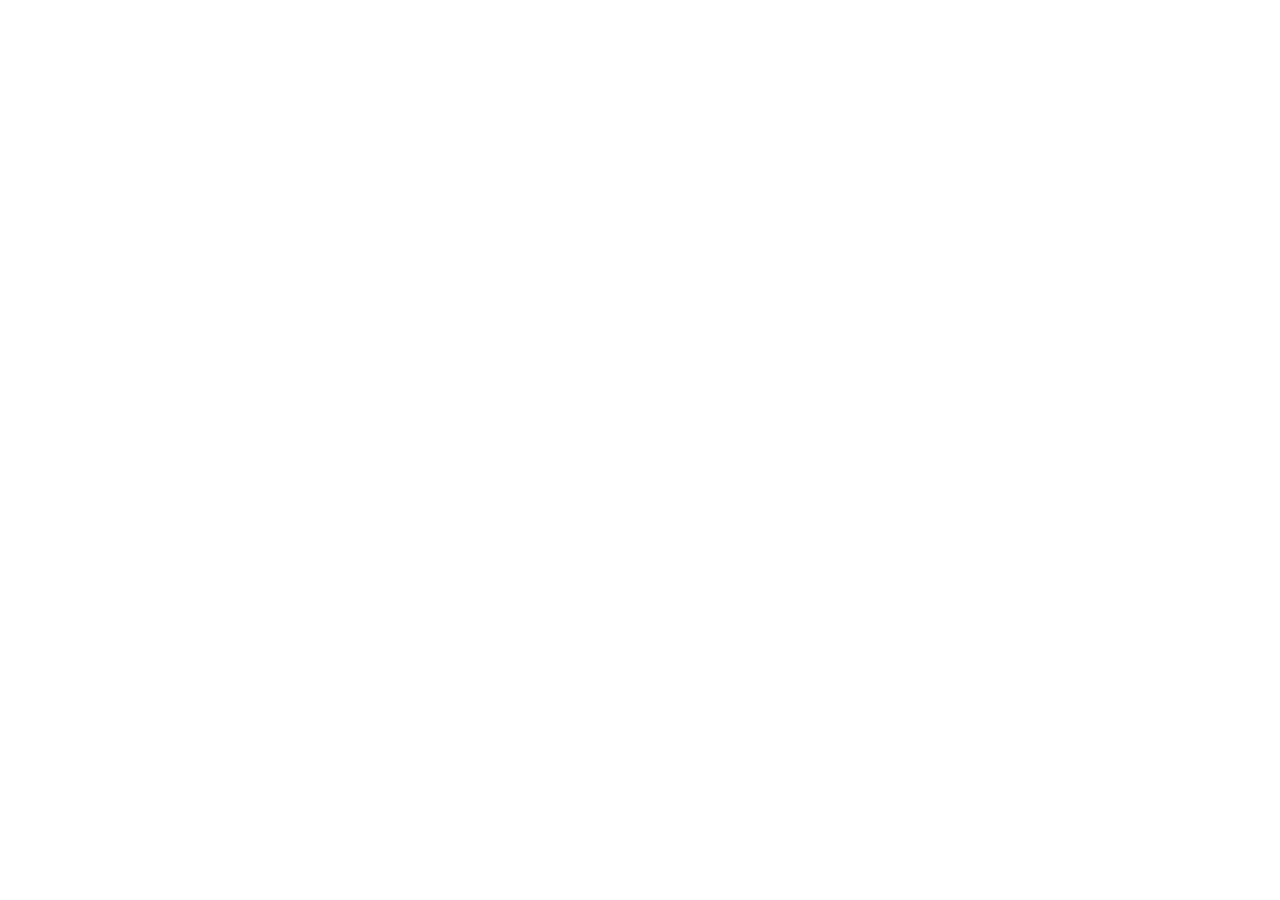
==== index.html @ e40ecda2 "Create index.html" ====
<!DOCTYPE html>
<html lang="en">
<head>
  <meta charset="UTF-8">

  <meta
    name="viewport"
    content="width=device-width, initial-scale=1.0"
  >

  <meta
    name="description"
    content="MedOrbit provides personalised admission guidance for MBBS in India and abroad, BDS, Nursing, Pharmacy, Engineering, MBA and career-focused programmes."
  >

  <meta
    name="keywords"
    content="MedOrbit, MBBS admission, MBBS abroad, medical counselling, education consultancy, career counselling, study abroad"
  >

  <title>MedOrbit | Education, Admission & Career Guidance</title>

  <link rel="preconnect" href="https://fonts.googleapis.com">
  <link rel="preconnect" href="https://fonts.gstatic.com" crossorigin>

  <link
    href="https://fonts.googleapis.com/css2?family=Manrope:wght@400;500;600;700;800&family=Poppins:wght@600;700;800&display=swap"
    rel="stylesheet"
  >

  <style>
    :root {
      --primary: #0957d0;
      --primary-dark: #063d96;
      --primary-light: #eaf2ff;
      --secondary: #05a99d;
      --accent: #ffbd24;
      --dark: #071a2f;
      --dark-soft: #102943;
      --text: #172033;
      --muted: #667085;
      --white: #ffffff;
      --background: #f5f8fc;
      --border: #e3eaf3;
      --success: #18a957;
      --shadow-sm: 0 12px 32px rgba(7, 26, 47, 0.08);
      --shadow-lg: 0 28px 80px rgba(7, 26, 47, 0.16);
      --radius-sm: 14px;
      --radius-md: 22px;
      --radius-lg: 32px;
    }

    * {
      margin: 0;
      padding: 0;
      box-sizing: border-box;
    }

    html {
      scroll-behavior: smooth;
    }

    body {
      font-family: "Manrope", sans-serif;
      background: var(--white);
      color: var(--text);
      line-height: 1.7;
      overflow-x: hidden;
    }

    body.menu-open {
      overflow: hidden;
    }

    a {
      color: inherit;
      text-decoration: none;
    }

    img {
      display: block;
      width: 100%;
    }

    button,
    input,
    select,
    textarea {
      font: inherit;
    }

    .container {
      width: min(1180px, calc(100% - 32px));
      margin-inline: auto;
    }

    .section {
      padding: 100px 0;
    }

    .section-soft {
      background: var(--background);
    }

    .section-dark {
      background: var(--dark);
      color: var(--white);
    }

    .section-heading {
      max-width: 760px;
      margin: 0 auto 48px;
      text-align: center;
    }

    .section-label {
      display: inline-flex;
      align-items: center;
      gap: 10px;
      margin-bottom: 14px;
      color: var(--primary);
      font-size: 13px;
      font-weight: 800;
      letter-spacing: 0.13em;
      text-transform: uppercase;
    }

    .section-label::before {
      content: "";
      width: 30px;
      height: 2px;
      border-radius: 20px;
      background: var(--accent);
    }

    .section-heading h2 {
      margin-bottom: 16px;
      color: var(--dark);
      font: 800 clamp(32px, 4vw, 54px) / 1.14 "Poppins", sans-serif;
      letter-spacing: -0.035em;
    }

    .section-heading p {
      color: var(--muted);
      font-size: 17px;
    }

    .topbar {
      position: relative;
      z-index: 1001;
      background: var(--dark);
      color: #d5e1ee;
      font-size: 13px;
    }

    .topbar-content {
      min-height: 42px;
      display: flex;
      align-items: center;
      justify-content: space-between;
      gap: 24px;
    }

    .topbar-message {
      display: flex;
      align-items: center;
      gap: 9px;
    }

    .topbar-dot {
      width: 8px;
      height: 8px;
      border-radius: 50%;
      background: #48d597;
      box-shadow: 0 0 0 5px rgba(72, 213, 151, 0.12);
    }

    .topbar-links {
      display: flex;
      align-items: center;
      gap: 22px;
    }

    .topbar-links a {
      transition: 0.2s ease;
    }

    .topbar-links a:hover {
      color: var(--white);
    }

    .header {
      position: sticky;
      top: 0;
      z-index: 1000;
      background: rgba(255, 255, 255, 0.94);
      border-bottom: 1px solid rgba(227, 234, 243, 0.9);
      backdrop-filter: blur(18px);
    }

    .navbar {
      min-height: 82px;
      display: flex;
      align-items: center;
      justify-content: space-between;
      gap: 30px;
    }

    .brand {
      display: inline-flex;
      align-items: center;
      gap: 12px;
      flex-shrink: 0;
    }

    .brand-symbol {
      position: relative;
      width: 50px;
      height: 50px;
      display: grid;
      place-items: center;
      overflow: hidden;
      border-radius: 16px;
      color: var(--white);
      background: linear-gradient(145deg, var(--primary), #378cff);
      box-shadow: 0 14px 32px rgba(9, 87, 208, 0.28);
      font: 800 22px "Poppins", sans-serif;
    }

    .brand-symbol::after {
      content: "";
      position: absolute;
      width: 32px;
      height: 32px;
      top: -14px;
      right: -10px;
      border-radius: 50%;
      background: rgba(255, 255, 255, 0.22);
    }

    .brand-copy {
      display: flex;
      flex-direction: column;
      line-height: 1.05;
    }

    .brand-copy strong {
      color: var(--dark);
      font: 800 23px "Poppins", sans-serif;
      letter-spacing: -0.03em;
    }

    .brand-copy strong span {
      color: var(--primary);
    }

    .brand-copy small {
      margin-top: 6px;
      color: var(--muted);
      font-size: 10px;
      font-weight: 700;
      letter-spacing: 0.09em;
      text-transform: uppercase;
    }

    .nav-links {
      display: flex;
      align-items: center;
      gap: 26px;
      font-size: 14px;
      font-weight: 700;
    }

    .nav-links > a {
      position: relative;
      padding: 10px 0;
      transition: 0.25s ease;
    }

    .nav-links > a:not(.nav-button)::after {
      content: "";
      position: absolute;
      left: 0;
      bottom: 4px;
      width: 0;
      height: 2px;
      border-radius: 10px;
      background: var(--primary);
      transition: 0.25s ease;
    }

    .nav-links > a:hover {
      color: var(--primary);
    }

    .nav-links > a:hover::after {
      width: 100%;
    }

    .nav-button {
      display: inline-flex;
      align-items: center;
      justify-content: center;
      min-height: 46px;
      padding: 0 20px !important;
      border-radius: 13px;
      background: var(--primary);
      color: var(--white) !important;
      box-shadow: 0 12px 26px rgba(9, 87, 208, 0.23);
    }

    .nav-button:hover {
      transform: translateY(-2px);
      background: var(--primary-dark);
    }

    .menu-button {
      display: none;
      width: 44px;
      height: 44px;
      place-items: center;
      border: 1px solid var(--border);
      border-radius: 12px;
      background: var(--white);
      cursor: pointer;
    }

    .menu-lines {
      display: grid;
      gap: 5px;
    }

    .menu-lines span {
      width: 22px;
      height: 2px;
      display: block;
      border-radius: 10px;
      background: var(--dark);
      transition: 0.25s ease;
    }

    .hero {
      position: relative;
      min-height: 745px;
      display: flex;
      align-items: center;
      isolation: isolate;
      overflow: hidden;
      background:
        linear-gradient(
          90deg,
          rgba(5, 23, 44, 0.97) 0%,
          rgba(5, 23, 44, 0.88) 46%,
          rgba(5, 23, 44, 0.48) 100%
        ),
        url("https://images.unsplash.com/photo-1523050854058-8df90110c9f1?auto=format&fit=crop&w=1900&q=88")
        center / cover no-repeat;
    }

    .hero::before {
      content: "";
      position: absolute;
      z-index: -1;
      width: 520px;
      height: 520px;
      left: -220px;
      bottom: -260px;
      border-radius: 50%;
      background: rgba(25, 120, 255, 0.22);
      filter: blur(2px);
    }

    .hero::after {
      content: "";
      position: absolute;
      z-index: -1;
      width: 420px;
      height: 420px;
      right: -150px;
      top: -190px;
      border-radius: 50%;
      background: rgba(10, 188, 174, 0.18);
    }

    .hero-grid {
      display: grid;
      grid-template-columns: minmax(0, 1.15fr) minmax(310px, 0.65fr);
      align-items: center;
      gap: 70px;
      padding: 105px 0 130px;
    }

    .hero-content {
      max-width: 760px;
      color: var(--white);
    }

    .hero-badge {
      display: inline-flex;
      align-items: center;
      gap: 10px;
      margin-bottom: 22px;
      padding: 9px 14px;
      border: 1px solid rgba(255, 255, 255, 0.18);
      border-radius: 999px;
      background: rgba(255, 255, 255, 0.08);
      color: #d9e9ff;
      backdrop-filter: blur(12px);
      font-size: 13px;
      font-weight: 700;
    }

    .hero-badge span {
      width: 9px;
      height: 9px;
      border-radius: 50%;
      background: #55dfa5;
      box-shadow: 0 0 0 6px rgba(85, 223, 165, 0.12);
    }

    .hero h1 {
      margin-bottom: 24px;
      font: 800 clamp(44px, 6vw, 78px) / 1.06 "Poppins", sans-serif;
      letter-spacing: -0.055em;
    }

    .hero h1 span {
      background: linear-gradient(90deg, #87baff, #5ce0d2, #ffd86a);
      -webkit-background-clip: text;
      background-clip: text;
      color: transparent;
    }

    .hero-description {
      max-width: 680px;
      margin-bottom: 32px;
      color: #d6e2ef;
      font-size: 18px;
      line-height: 1.85;
    }

    .hero-actions {
      display: flex;
      align-items: center;
      flex-wrap: wrap;
      gap: 14px;
      margin-bottom: 34px;
    }

    .button {
      min-height: 52px;
      display: inline-flex;
      align-items: center;
      justify-content: center;
      gap: 9px;
      padding: 0 24px;
      border: 0;
      border-radius: 14px;
      font-weight: 800;
      cursor: pointer;
      transition: 0.28s ease;
    }

    .button:hover {
      transform: translateY(-3px);
    }

    .button-primary {
      background: var(--primary);
      color: var(--white);
      box-shadow: 0 18px 38px rgba(9, 87, 208, 0.34);
    }

    .button-primary:hover {
      background: #0a4fb9;
    }

    .button-light {
      background: var(--white);
      color: var(--dark);
      box-shadow: 0 15px 35px rgba(7, 26, 47, 0.13);
    }

    .button-outline {
      border: 1px solid rgba(255, 255, 255, 0.34);
      background: rgba(255, 255, 255, 0.07);
      color: var(--white);
      backdrop-filter: blur(10px);
    }

    .hero-trust {
      display: flex;
      align-items: center;
      flex-wrap: wrap;
      gap: 18px;
      color: #cddbe9;
      font-size: 13px;
      font-weight: 700;
    }

    .trust-item {
      display: flex;
      align-items: center;
      gap: 8px;
    }

    .trust-check {
      width: 22px;
      height: 22px;
      display: grid;
      place-items: center;
      border-radius: 50%;
      background: rgba(87, 220, 161, 0.16);
      color: #63e2aa;
      font-size: 12px;
    }

    .hero-panel {
      position: relative;
      padding: 30px;
      border: 1px solid rgba(255, 255, 255, 0.19);
      border-radius: 28px;
      background: rgba(255, 255, 255, 0.96);
      box-shadow: var(--shadow-lg);
      backdrop-filter: blur(18px);
    }

    .hero-panel::before {
      content: "";
      position: absolute;
      inset: -10px;
      z-index: -1;
      border-radius: 34px;
      border: 1px solid rgba(255, 255, 255, 0.12);
    }

    .hero-panel-top {
      display: flex;
      align-items: center;
      justify-content: space-between;
      gap: 18px;
      margin-bottom: 24px;
    }

    .hero-panel-top span {
      color: var(--primary);
      font-size: 12px;
      font-weight: 800;
      letter-spacing: 0.1em;
      text-transform: uppercase;
    }

    .status-pill {
      display: inline-flex;
      align-items: center;
      gap: 7px;
      padding: 7px 10px;
      border-radius: 999px;
      color: #11733d;
      background: #e7f9ee;
      font-size: 11px !important;
      letter-spacing: 0 !important;
      text-transform: none !important;
    }

    .status-pill::before {
      content: "";
      width: 7px;
      height: 7px;
      border-radius: 50%;
      background: #23b95e;
    }

    .hero-panel h2 {
      margin-bottom: 10px;
      color: var(--dark);
      font: 800 26px / 1.25 "Poppins", sans-serif;
    }

    .hero-panel > p {
      margin-bottom: 24px;
      color: var(--muted);
      font-size: 14px;
    }

    .guidance-list {
      display: grid;
      gap: 12px;
      margin-bottom: 24px;
    }

    .guidance-item {
      display: flex;
      align-items: center;
      gap: 13px;
      padding: 14px;
      border: 1px solid var(--border);
      border-radius: 15px;
      background: #fbfdff;
    }

    .guidance-icon {
      flex: 0 0 40px;
      height: 40px;
      display: grid;
      place-items: center;
      border-radius: 12px;
      background: var(--primary-light);
      font-size: 19px;
    }

    .guidance-item strong {
      display: block;
      color: var(--dark);
      font-size: 14px;
    }

    .guidance-item small {
      color: var(--muted);
      font-size: 12px;
    }

    .hero-panel .button {
      width: 100%;
    }

    .quick-stats {
      position: relative;
      z-index: 5;
      margin-top: -62px;
    }

    .stats-grid {
      display: grid;
      grid-template-columns: repeat(4, 1fr);
      overflow: hidden;
      border: 1px solid var(--border);
      border-radius: 24px;
      background: var(--white);
      box-shadow: var(--shadow-lg);
    }

    .stat-item {
      position: relative;
      padding: 28px 24px;
      text-align: center;
    }

    .stat-item:not(:last-child)::after {
      content: "";
      position: absolute;
      top: 24%;
      right: 0;
      width: 1px;
      height: 52%;
      background: var(--border);
    }

    .stat-item strong {
      display: block;
      margin-bottom: 5px;
      color: var(--primary);
      font: 800 32px "Poppins", sans-serif;
    }

    .stat-item span {
      color: var(--muted);
      font-size: 13px;
      font-weight: 700;
    }

    .service-grid {
      display: grid;
      grid-template-columns: repeat(3, 1fr);
      gap: 24px;
    }

    .service-card {
      position: relative;
      min-height: 300px;
      display: flex;
      flex-direction: column;
      overflow: hidden;
      padding: 30px;
      border: 1px solid var(--border);
      border-radius: var(--radius-md);
      background: var(--white);
      transition: 0.32s ease;
    }

    .service-card::after {
      content: "";
      position: absolute;
      width: 150px;
      height: 150px;
      right: -70px;
      bottom: -80px;
      border-radius: 50%;
      background: rgba(9, 87, 208, 0.06);
      transition: 0.32s ease;
    }

    .service-card:hover {
      transform: translateY(-9px);
      border-color: rgba(9, 87, 208, 0.22);
      box-shadow: var(--shadow-lg);
    }

    .service-card:hover::after {
      transform: scale(1.35);
    }

    .service-icon {
      width: 58px;
      height: 58px;
      display: grid;
      place-items: center;
      margin-bottom: 22px;
      border-radius: 17px;
      background: var(--primary-light);
      font-size: 26px;
    }

    .service-card h3 {
      margin-bottom: 11px;
      color: var(--dark);
      font: 700 21px "Poppins", sans-serif;
    }

    .service-card p {
      margin-bottom: 20px;
      color: var(--muted);
      font-size: 14px;
    }

    .service-link {
      position: relative;
      z-index: 2;
      margin-top: auto;
      color: var(--primary);
      font-size: 14px;
      font-weight: 800;
    }

    .courses-grid {
      display: grid;
      grid-template-columns: repeat(4, 1fr);
      gap: 20px;
    }

    .course-card {
      position: relative;
      min-height: 360px;
      display: flex;
      flex-direction: column;
      overflow: hidden;
      padding: 26px;
      border: 1px solid var(--border);
      border-radius: var(--radius-md);
      background: var(--white);
      transition: 0.32s ease;
    }

    .course-card:hover {
      transform: translateY(-8px);
      box-shadow: var(--shadow-lg);
    }

    .course-top {
      display: flex;
      justify-content: space-between;
      gap: 14px;
      margin-bottom: 22px;
    }

    .course-icon {
      width: 56px;
      height: 56px;
      display: grid;
      place-items: center;
      border-radius: 17px;
      background: linear-gradient(145deg, #edf4ff, #f8fbff);
      font-size: 27px;
    }

    .course-tag {
      height: fit-content;
      padding: 7px 10px;
      border-radius: 999px;
      background: #eaf9f6;
      color: #08766d;
      font-size: 10px;
      font-weight: 800;
      letter-spacing: 0.07em;
      text-transform: uppercase;
    }

    .course-card h3 {
      margin-bottom: 10px;
      color: var(--dark);
      font: 700 20px "Poppins", sans-serif;
    }

    .course-card p {
      margin-bottom: 18px;
      color: var(--muted);
      font-size: 14px;
    }

    .course-details {
      display: grid;
      gap: 9px;
      margin-bottom: 22px;
      color: #475467;
      font-size: 12px;
      font-weight: 600;
    }

    .course-details span {
      display: flex;
      align-items: center;
      gap: 8px;
    }

    .course-details span::before {
      content: "✓";
      width: 18px;
      height: 18px;
      display: grid;
      place-items: center;
      border-radius: 50%;
      background: var(--primary-light);
      color: var(--primary);
      font-size: 10px;
    }

    .course-card a {
      margin-top: auto;
      color: var(--primary);
      font-size: 14px;
      font-weight: 800;
    }

    .about-grid {
      display: grid;
      grid-template-columns: 0.92fr 1fr;
      align-items: center;
      gap: 74px;
    }

    .about-visual {
      position: relative;
    }

    .about-visual img {
      height: 570px;
      object-fit: cover;
      border-radius: var(--radius-lg);
      box-shadow: var(--shadow-lg);
    }

    .about-floating {
      position: absolute;
      right: -28px;
      bottom: 34px;
      width: 230px;
      padding: 20px;
      border-radius: 19px;
      background: var(--white);
      box-shadow: var(--shadow-lg);
    }

    .about-floating strong {
      display: block;
      color: var(--primary);
      font: 800 30px "Poppins", sans
        .about-floating strong {
      display: block;
      color: var(--primary);
      font: 800 30px "Poppins", sans-serif;
      line-height: 1;
      margin-bottom: 6px;
    }

    .about-floating span {
      color: var(--muted);
      font-size: 13px;
      font-weight: 600;
    }

    .about-content h2 {
      margin-bottom: 20px;
      color: var(--dark);
      font: 800 clamp(34px, 4vw, 54px) / 1.12 "Poppins", sans-serif;
      letter-spacing: -.04em;
    }

    .about-content p {
      margin-bottom: 18px;
      color: var(--muted);
      font-size: 16px;
    }

    .feature-list {
      display: grid;
      gap: 18px;
      margin-top: 30px;
    }

    .feature-item {
      display: flex;
      align-items: flex-start;
      gap: 18px;
    }

    .feature-icon {
      width: 52px;
      height: 52px;
      flex-shrink: 0;
      display: grid;
      place-items: center;
      border-radius: 15px;
      background: var(--primary-light);
      color: var(--primary);
      font-size: 24px;
    }

    .feature-item h4 {
      margin-bottom: 6px;
      color: var(--dark);
      font: 700 18px "Poppins", sans-serif;
    }

    .feature-item p {
      margin: 0;
      color: var(--muted);
      font-size: 14px;
    }

    .cta-banner {
      position: relative;
      overflow: hidden;
      border-radius: 30px;
      background: linear-gradient(
        135deg,
        var(--primary),
        #317eff
      );
      color: var(--white);
      padding: 70px;
    }

    .cta-banner::before {
      content: "";
      position: absolute;
      width: 300px;
      height: 300px;
      border-radius: 50%;
      right: -120px;
      top: -120px;
      background: rgba(255,255,255,.12);
    }

    .cta-banner h2 {
      max-width: 700px;
      margin-bottom: 18px;
      font: 800 clamp(36px,4vw,56px) "Poppins",sans-serif;
    }

    .cta-banner p {
      max-width: 650px;
      margin-bottom: 30px;
      color: rgba(255,255,255,.92);
    }

    footer {
      padding: 70px 0 25px;
      background: var(--dark);
      color: #d4dfeb;
    }

    .footer-grid {
      display:grid;
      grid-template-columns:2fr 1fr 1fr 1.3fr;
      gap:40px;
    }

    .footer-grid h4{
      color:white;
      margin-bottom:18px;
      font:700 18px "Poppins",sans-serif;
    }

    .footer-grid a{
      display:block;
      margin:10px 0;
      color:#d4dfeb;
      transition:.3s;
    }

    .footer-grid a:hover{
      color:white;
    }

    .footer-bottom{
      margin-top:50px;
      border-top:1px solid rgba(255,255,255,.1);
      padding-top:20px;
      display:flex;
      justify-content:space-between;
      flex-wrap:wrap;
      gap:20px;
      font-size:14px;
    }

    .whatsapp{
      position:fixed;
      right:25px;
      bottom:25px;
      width:62px;
      height:62px;
      border-radius:50%;
      display:grid;
      place-items:center;
      background:#25D366;
      color:white;
      font-size:26px;
      font-weight:800;
      box-shadow:0 15px 35px rgba(37,211,102,.35);
      z-index:999;
      transition:.3s;
    }

    .whatsapp:hover{
      transform:scale(1.08);
    }

    @media(max-width:1050px){

      .hero-grid,
      .about-grid{
        grid-template-columns:1fr;
      }

      .courses-grid{
        grid-template-columns:repeat(2,1fr);
      }

      .service-grid{
        grid-template-columns:repeat(2,1fr);
      }

      .stats-grid{
        grid-template-columns:repeat(2,1fr);
      }

      .footer-grid{
        grid-template-columns:repeat(2,1fr);
      }

    }

    @media(max-width:768px){

      .menu-button{
        display:grid;
      }

      .nav-links{
        position:fixed;
        top:82px;
        left:15px;
        right:15px;
        display:none;
        flex-direction:column;
        background:white;
        border-radius:18px;
        padding:22px;
        box-shadow:var(--shadow-lg);
      }

      .nav-links.active{
        display:flex;
      }

      .hero{
        min-height:auto;
      }

      .hero-grid{
        padding:90px 0;
      }

      .hero h1{
        font-size:46px;
      }

      .courses-grid,
      .service-grid,
      .stats-grid,
      .footer-grid{
        grid-template-columns:1fr;
      }

      .about-floating{
        position:relative;
        right:auto;
        bottom:auto;
        width:100%;
        margin-top:20px;
      }

      .cta-banner{
        padding:40px 25px;
      }

    }
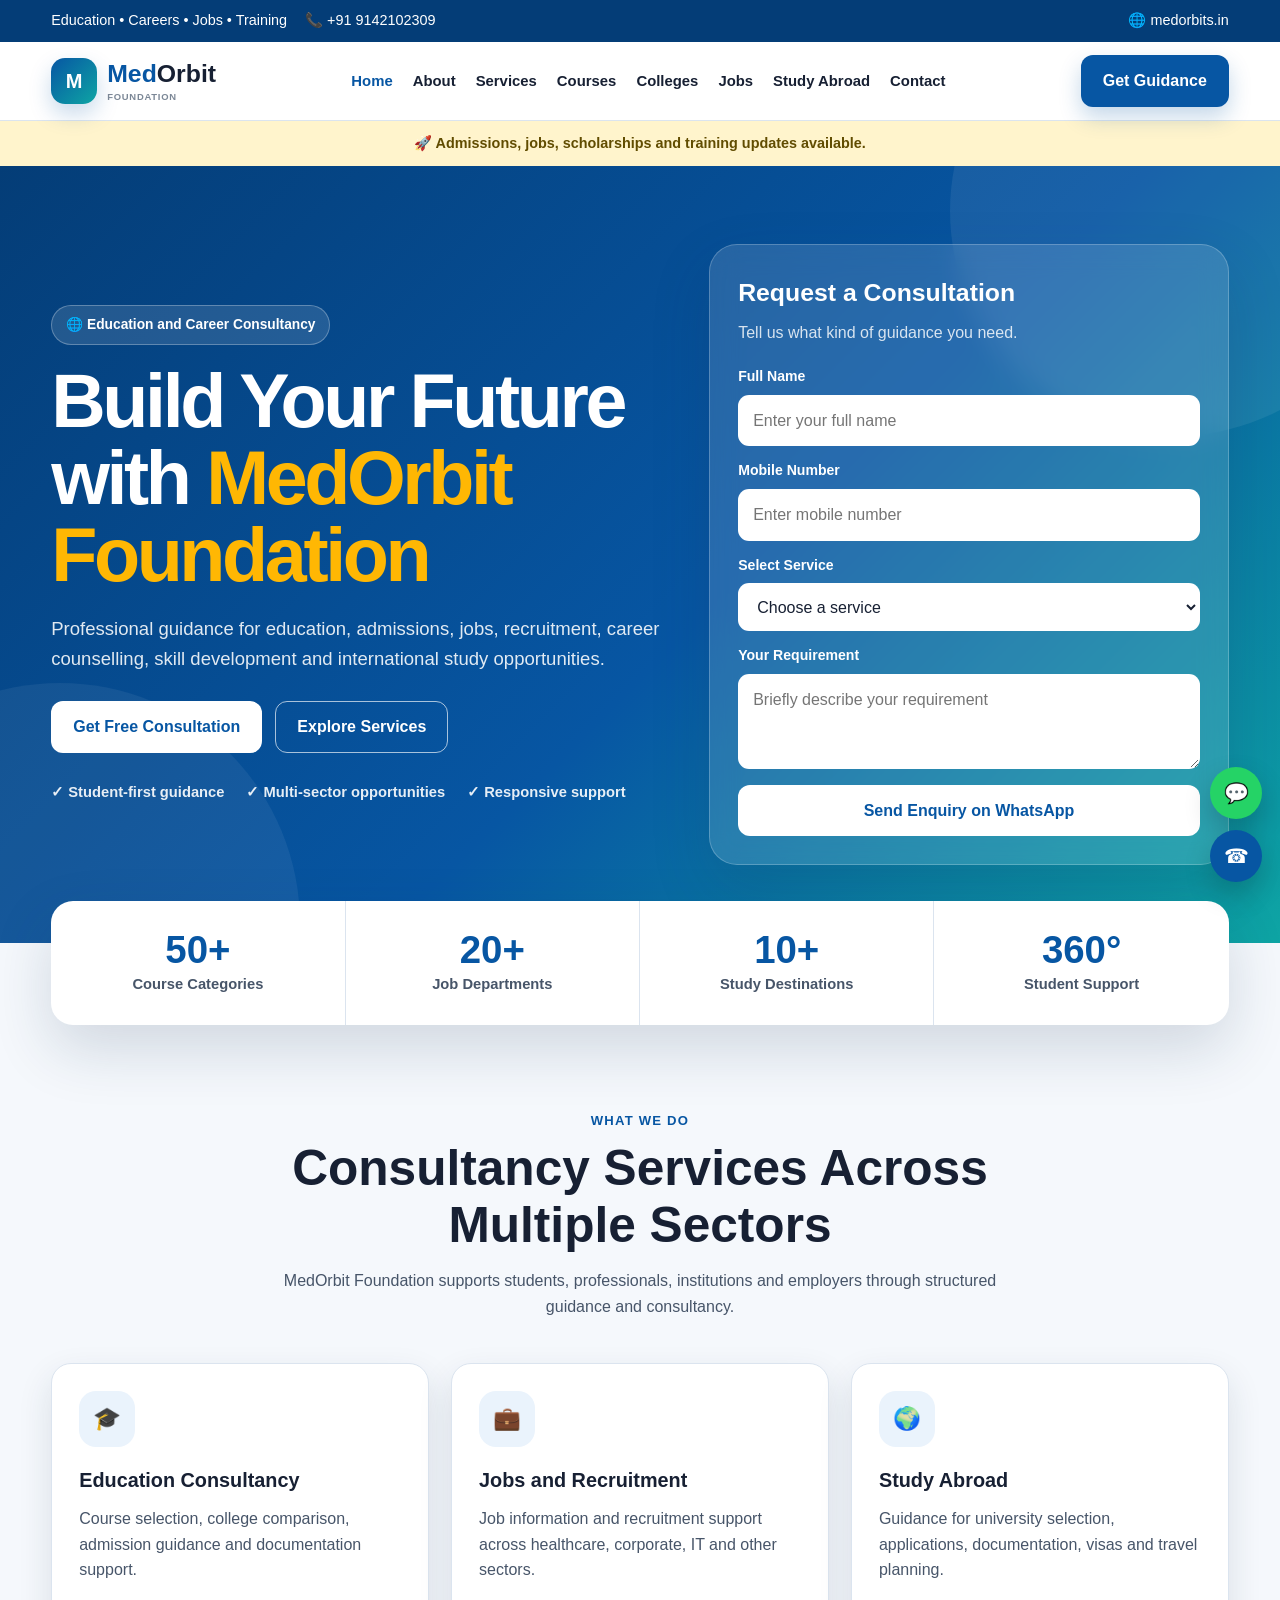
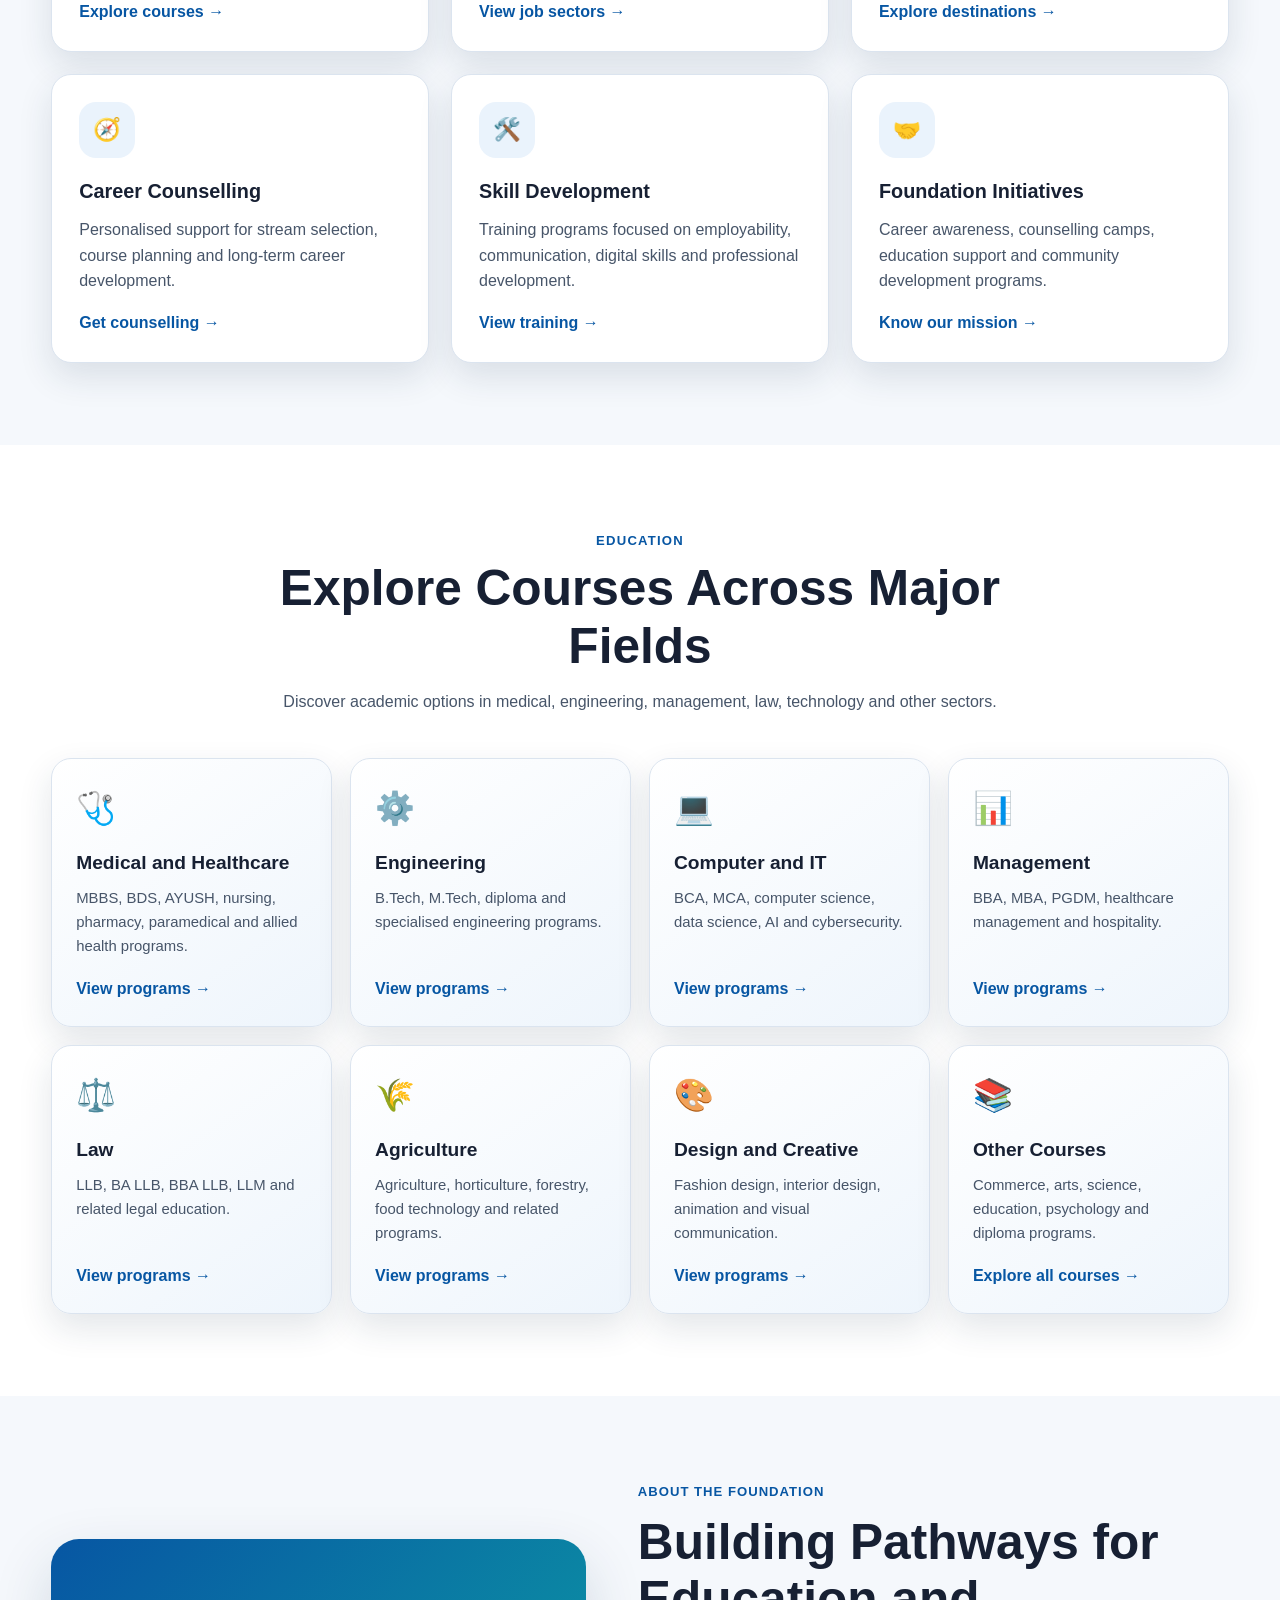
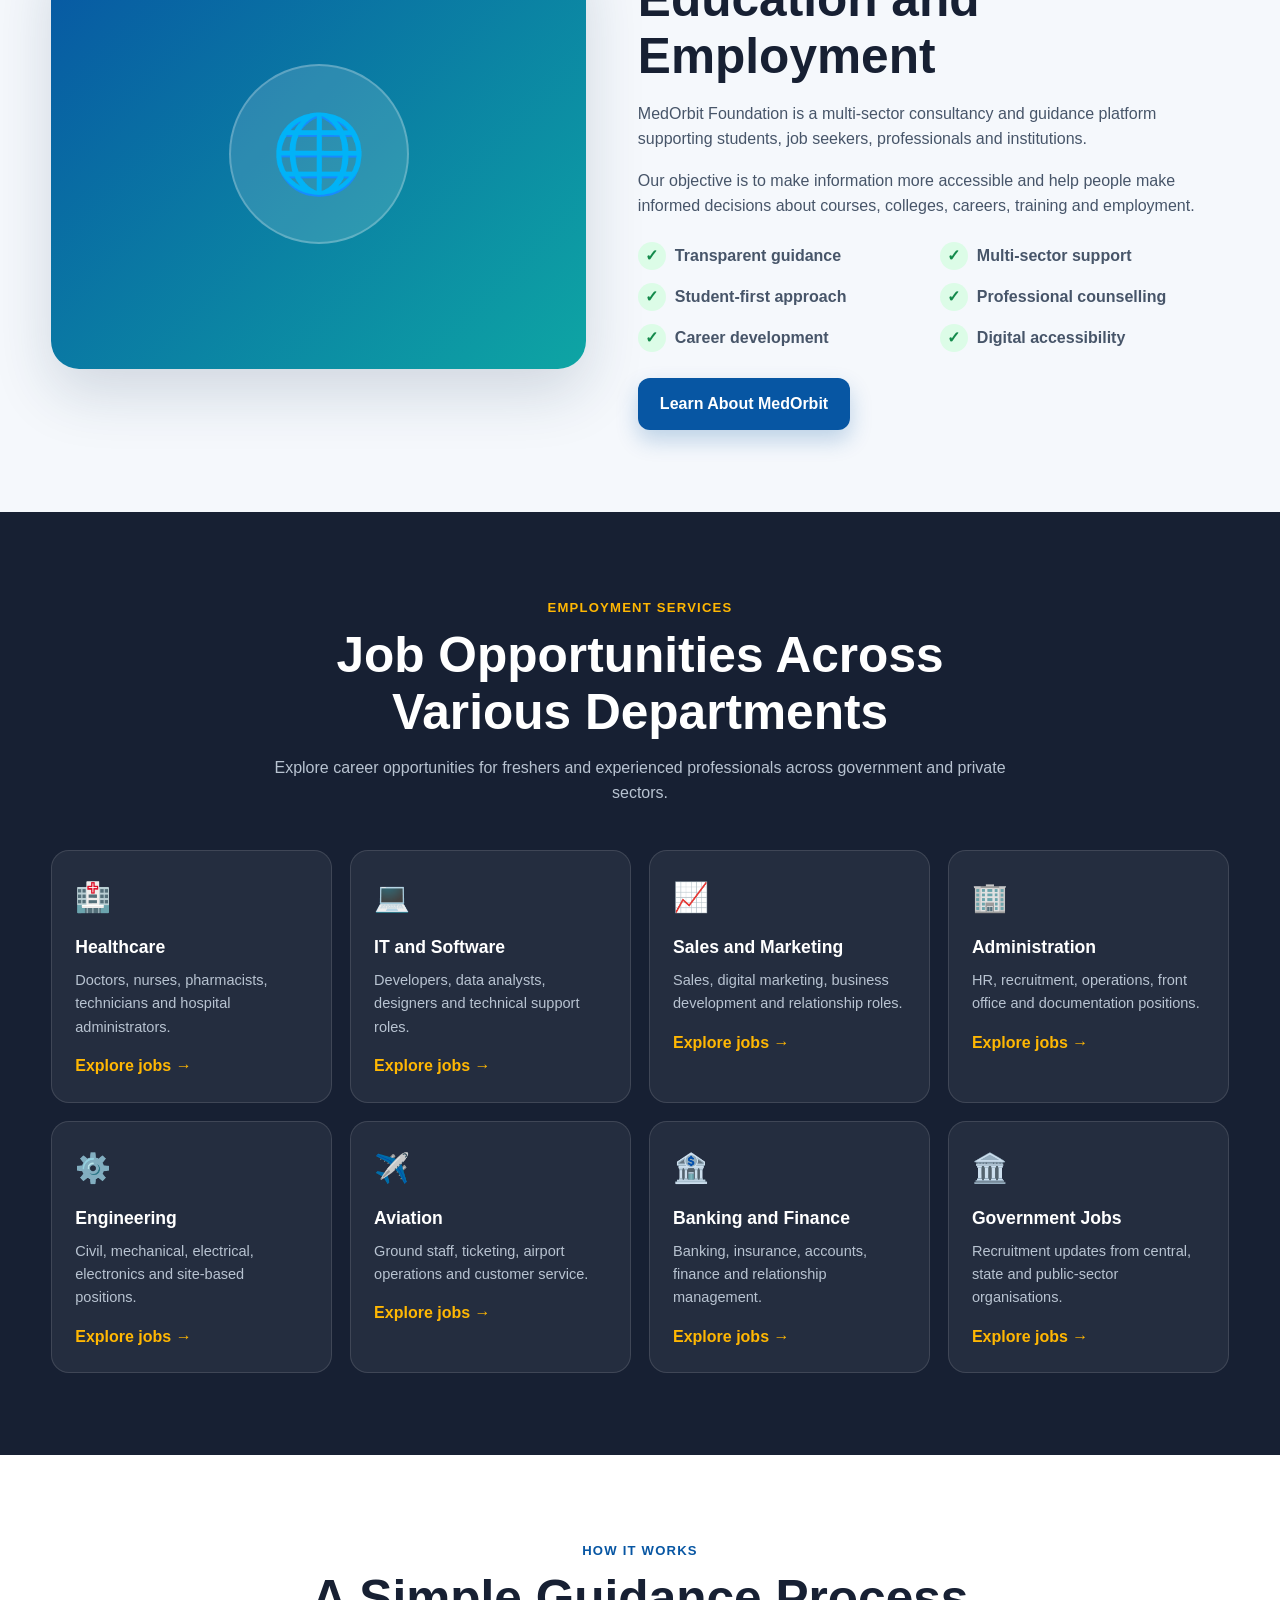
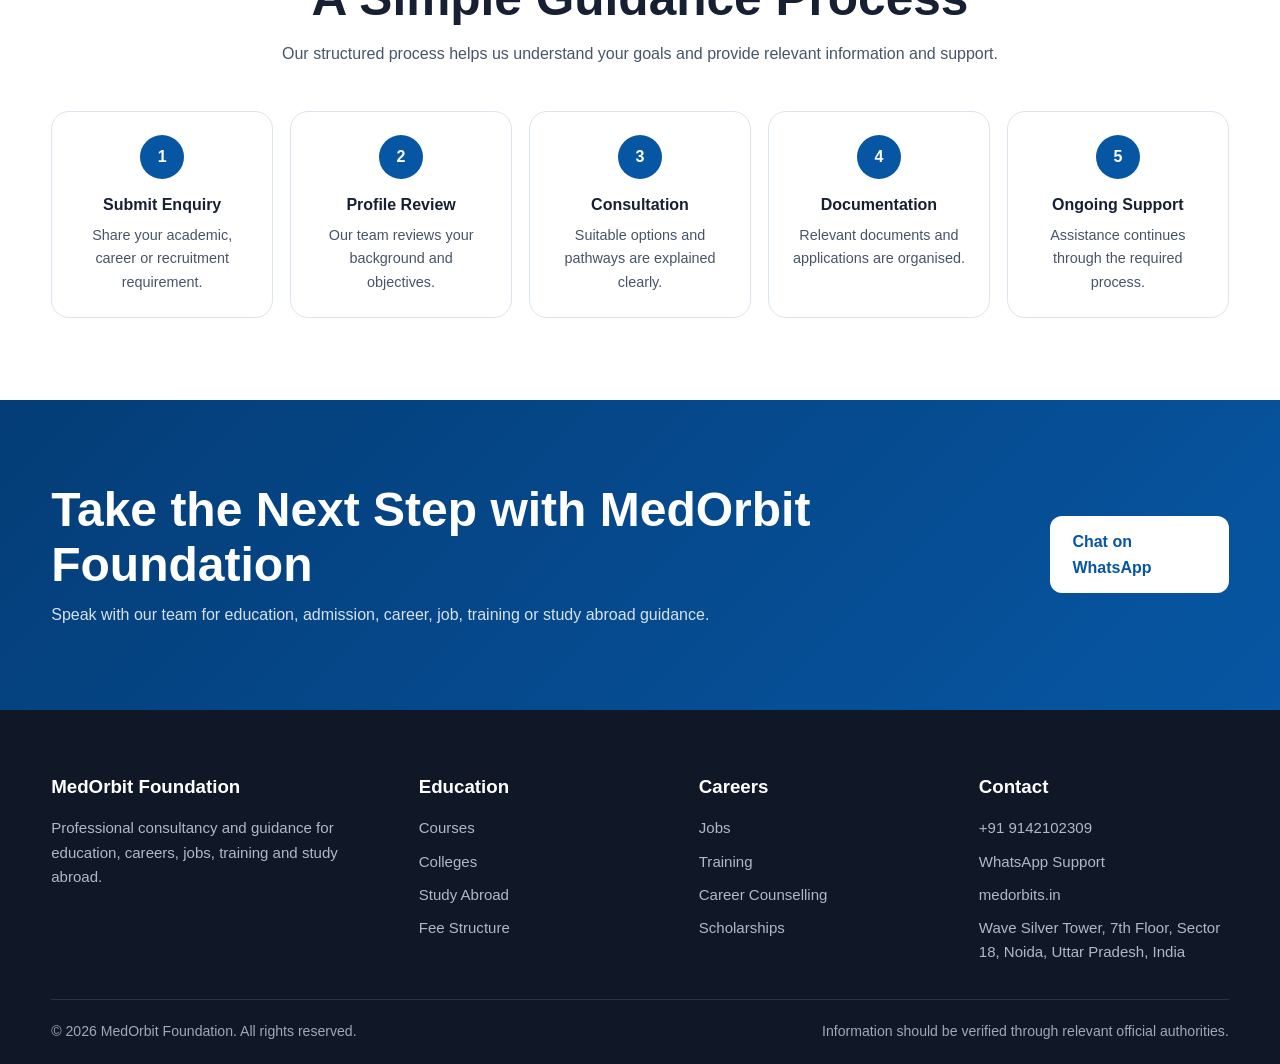
==== commit 6c85b64c: "Update index.html" ====
--- a/index.html
+++ b/index.html
@@ -5,49 +5,64 @@
 
   <meta
     name="viewport"
-    content="width=device-width, initial-scale=1.0"
+    content="width=device-width, initial-scale=1.0, viewport-fit=cover"
   >
+
+  <title>
+    MedOrbit Foundation | Education, Jobs & Career Consultancy
+  </title>
 
   <meta
     name="description"
-    content="MedOrbit provides personalised admission guidance for MBBS in India and abroad, BDS, Nursing, Pharmacy, Engineering, MBA and career-focused programmes."
+    content="MedOrbit Foundation provides education consultancy, admission guidance, job assistance, career counselling, skill development and study abroad support."
   >
 
   <meta
     name="keywords"
-    content="MedOrbit, MBBS admission, MBBS abroad, medical counselling, education consultancy, career counselling, study abroad"
+    content="MedOrbit Foundation, education consultancy, job consultancy, admission guidance, career counselling, study abroad, skill development, recruitment services"
   >
 
-  <title>MedOrbit | Education, Admission & Career Guidance</title>
-
-  <link rel="preconnect" href="https://fonts.googleapis.com">
-  <link rel="preconnect" href="https://fonts.gstatic.com" crossorigin>
-
-  <link
-    href="https://fonts.googleapis.com/css2?family=Manrope:wght@400;500;600;700;800&family=Poppins:wght@600;700;800&display=swap"
-    rel="stylesheet"
+  <meta name="author" content="MedOrbit Foundation">
+  <meta name="theme-color" content="#0756a3">
+
+  <link rel="canonical" href="https://medorbits.in/">
+
+  <meta
+    property="og:title"
+    content="MedOrbit Foundation | Education, Jobs & Career Consultancy"
   >
+
+  <meta
+    property="og:description"
+    content="Professional support for education, admissions, jobs, training, career counselling and study abroad."
+  >
+
+  <meta property="og:type" content="website">
+  <meta property="og:url" content="https://medorbits.in/">
 
   <style>
     :root {
-      --primary: #0957d0;
-      --primary-dark: #063d96;
-      --primary-light: #eaf2ff;
-      --secondary: #05a99d;
-      --accent: #ffbd24;
-      --dark: #071a2f;
-      --dark-soft: #102943;
-      --text: #172033;
-      --muted: #667085;
+      --primary: #0756a3;
+      --primary-dark: #043d77;
+      --secondary: #0ea5a4;
+      --accent: #ffb703;
+      --success: #138a4b;
+      --danger: #dc2626;
+      --dark: #172033;
+      --text: #475569;
+      --muted: #7b8796;
+      --light: #f5f8fc;
       --white: #ffffff;
-      --background: #f5f8fc;
-      --border: #e3eaf3;
-      --success: #18a957;
-      --shadow-sm: 0 12px 32px rgba(7, 26, 47, 0.08);
-      --shadow-lg: 0 28px 80px rgba(7, 26, 47, 0.16);
-      --radius-sm: 14px;
-      --radius-md: 22px;
-      --radius-lg: 32px;
+      --border: #dbe4ef;
+
+      --shadow:
+        0 14px 34px rgba(21, 47, 78, 0.12);
+
+      --shadow-large:
+        0 24px 60px rgba(21, 47, 78, 0.16);
+
+      --radius: 20px;
+      --radius-large: 28px;
     }
 
     * {
@@ -58,18 +73,25 @@
 
     html {
       scroll-behavior: smooth;
+      -webkit-text-size-adjust: 100%;
     }
 
     body {
-      font-family: "Manrope", sans-serif;
-      background: var(--white);
-      color: var(--text);
-      line-height: 1.7;
+      font-family: Arial, Helvetica, sans-serif;
+      background: var(--light);
+      color: var(--dark);
+      line-height: 1.6;
       overflow-x: hidden;
     }
 
     body.menu-open {
       overflow: hidden;
+    }
+
+    img {
+      width: 100%;
+      max-width: 100%;
+      display: block;
     }
 
     a {
@@ -77,9 +99,8 @@
       text-decoration: none;
     }
 
-    img {
-      display: block;
-      width: 100%;
+    ul {
+      list-style: none;
     }
 
     button,
@@ -89,17 +110,21 @@
       font: inherit;
     }
 
+    button {
+      cursor: pointer;
+    }
+
     .container {
-      width: min(1180px, calc(100% - 32px));
-      margin-inline: auto;
+      width: min(1180px, 92%);
+      margin: auto;
     }
 
     .section {
-      padding: 100px 0;
-    }
-
-    .section-soft {
-      background: var(--background);
+      padding: 82px 0;
+    }
+
+    .section-white {
+      background: var(--white);
     }
 
     .section-dark {
@@ -108,1011 +133,2145 @@
     }
 
     .section-heading {
-      max-width: 760px;
-      margin: 0 auto 48px;
+      max-width: 780px;
+      margin: 0 auto 44px;
       text-align: center;
     }
 
-    .section-label {
+    .section-heading span {
+      display: inline-block;
+      margin-bottom: 9px;
+      color: var(--primary);
+      font-size: 0.82rem;
+      font-weight: 900;
+      letter-spacing: 1.2px;
+      text-transform: uppercase;
+    }
+
+    .section-heading h2 {
+      margin-bottom: 14px;
+      font-size: clamp(2rem, 4vw, 3.1rem);
+      line-height: 1.15;
+    }
+
+    .section-heading p {
+      color: var(--text);
+      font-size: 1rem;
+    }
+
+    .section-dark .section-heading span {
+      color: var(--accent);
+    }
+
+    .section-dark .section-heading p {
+      color: #b8c3d1;
+    }
+
+    .btn {
+      min-height: 48px;
       display: inline-flex;
       align-items: center;
-      gap: 10px;
-      margin-bottom: 14px;
+      justify-content: center;
+      gap: 8px;
+      padding: 12px 21px;
+      border: 1px solid transparent;
+      border-radius: 12px;
+      font-weight: 800;
+      transition:
+        transform 0.25s ease,
+        background 0.25s ease,
+        color 0.25s ease,
+        box-shadow 0.25s ease;
+    }
+
+    .btn:hover {
+      transform: translateY(-2px);
+    }
+
+    .btn-primary {
+      background: var(--primary);
+      color: var(--white);
+      box-shadow:
+        0 10px 22px rgba(7, 86, 163, 0.24);
+    }
+
+    .btn-primary:hover {
+      background: var(--primary-dark);
+    }
+
+    .btn-light {
+      background: var(--white);
       color: var(--primary);
-      font-size: 13px;
-      font-weight: 800;
-      letter-spacing: 0.13em;
-      text-transform: uppercase;
-    }
-
-    .section-label::before {
-      content: "";
-      width: 30px;
-      height: 2px;
-      border-radius: 20px;
-      background: var(--accent);
-    }
-
-    .section-heading h2 {
-      margin-bottom: 16px;
-      color: var(--dark);
-      font: 800 clamp(32px, 4vw, 54px) / 1.14 "Poppins", sans-serif;
-      letter-spacing: -0.035em;
-    }
-
-    .section-heading p {
-      color: var(--muted);
-      font-size: 17px;
+    }
+
+    .btn-outline {
+      border-color: rgba(255, 255, 255, 0.65);
+      color: var(--white);
+      background: transparent;
+    }
+
+    .btn-secondary {
+      background: var(--secondary);
+      color: var(--white);
     }
 
     .topbar {
-      position: relative;
-      z-index: 1001;
-      background: var(--dark);
-      color: #d5e1ee;
-      font-size: 13px;
-    }
-
-    .topbar-content {
+      background: var(--primary-dark);
+      color: var(--white);
+      font-size: 0.9rem;
+    }
+
+    .topbar-inner {
       min-height: 42px;
       display: flex;
       align-items: center;
       justify-content: space-between;
-      gap: 24px;
-    }
-
-    .topbar-message {
+      gap: 16px;
+    }
+
+    .topbar-group {
       display: flex;
       align-items: center;
-      gap: 9px;
-    }
-
-    .topbar-dot {
-      width: 8px;
-      height: 8px;
-      border-radius: 50%;
-      background: #48d597;
-      box-shadow: 0 0 0 5px rgba(72, 213, 151, 0.12);
-    }
-
-    .topbar-links {
-      display: flex;
-      align-items: center;
-      gap: 22px;
-    }
-
-    .topbar-links a {
-      transition: 0.2s ease;
-    }
-
-    .topbar-links a:hover {
-      color: var(--white);
+      gap: 18px;
+      flex-wrap: wrap;
     }
 
     .header {
       position: sticky;
       top: 0;
       z-index: 1000;
-      background: rgba(255, 255, 255, 0.94);
-      border-bottom: 1px solid rgba(227, 234, 243, 0.9);
-      backdrop-filter: blur(18px);
+      background: rgba(255, 255, 255, 0.97);
+      backdrop-filter: blur(12px);
+      border-bottom: 1px solid var(--border);
     }
 
     .navbar {
-      min-height: 82px;
+      min-height: 78px;
       display: flex;
       align-items: center;
       justify-content: space-between;
-      gap: 30px;
-    }
-
-    .brand {
-      display: inline-flex;
+      gap: 20px;
+    }
+
+    .logo {
+      display: flex;
       align-items: center;
-      gap: 12px;
-      flex-shrink: 0;
-    }
-
-    .brand-symbol {
-      position: relative;
-      width: 50px;
-      height: 50px;
+      gap: 10px;
+    }
+
+    .logo-icon {
+      width: 46px;
+      height: 46px;
       display: grid;
       place-items: center;
-      overflow: hidden;
-      border-radius: 16px;
+      border-radius: 14px;
+      background:
+        linear-gradient(
+          135deg,
+          var(--primary),
+          var(--secondary)
+        );
       color: var(--white);
-      background: linear-gradient(145deg, var(--primary), #378cff);
-      box-shadow: 0 14px 32px rgba(9, 87, 208, 0.28);
-      font: 800 22px "Poppins", sans-serif;
-    }
-
-    .brand-symbol::after {
-      content: "";
-      position: absolute;
-      width: 32px;
-      height: 32px;
-      top: -14px;
-      right: -10px;
-      border-radius: 50%;
-      background: rgba(255, 255, 255, 0.22);
-    }
-
-    .brand-copy {
-      display: flex;
-      flex-direction: column;
+      font-weight: 900;
+      font-size: 1.25rem;
+      box-shadow:
+        0 10px 22px rgba(7, 86, 163, 0.22);
+    }
+
+    .logo-copy {
+      display: grid;
       line-height: 1.05;
     }
 
-    .brand-copy strong {
+    .logo-name {
+      color: var(--primary);
+      font-size: 1.55rem;
+      font-weight: 900;
+    }
+
+    .logo-name strong {
       color: var(--dark);
-      font: 800 23px "Poppins", sans-serif;
-      letter-spacing: -0.03em;
-    }
-
-    .brand-copy strong span {
-      color: var(--primary);
-    }
-
-    .brand-copy small {
-      margin-top: 6px;
+    }
+
+    .logo-copy small {
+      margin-top: 5px;
       color: var(--muted);
-      font-size: 10px;
-      font-weight: 700;
-      letter-spacing: 0.09em;
+      font-size: 0.59rem;
+      font-weight: 800;
+      letter-spacing: 0.08em;
       text-transform: uppercase;
     }
 
     .nav-links {
       display: flex;
       align-items: center;
-      gap: 26px;
-      font-size: 14px;
+      gap: 20px;
+    }
+
+    .nav-links a {
+      color: var(--dark);
+      font-size: 0.93rem;
+      font-weight: 750;
+    }
+
+    .nav-links a:hover,
+    .nav-links a.active {
+      color: var(--primary);
+    }
+
+    .menu-toggle {
+      display: none;
+      width: 46px;
+      height: 46px;
+      border: 0;
+      border-radius: 12px;
+      background: #eaf3fc;
+      color: var(--primary);
+      font-size: 1.35rem;
+    }
+
+    .announcement {
+      padding: 11px 0;
+      background: #fff4cc;
+      color: #614c00;
+      text-align: center;
+      font-size: 0.9rem;
       font-weight: 700;
-    }
-
-    .nav-links > a {
-      position: relative;
-      padding: 10px 0;
-      transition: 0.25s ease;
-    }
-
-    .nav-links > a:not(.nav-button)::after {
-      content: "";
-      position: absolute;
-      left: 0;
-      bottom: 4px;
-      width: 0;
-      height: 2px;
-      border-radius: 10px;
-      background: var(--primary);
-      transition: 0.25s ease;
-    }
-
-    .nav-links > a:hover {
-      color: var(--primary);
-    }
-
-    .nav-links > a:hover::after {
-      width: 100%;
-    }
-
-    .nav-button {
-      display: inline-flex;
-      align-items: center;
-      justify-content: center;
-      min-height: 46px;
-      padding: 0 20px !important;
-      border-radius: 13px;
-      background: var(--primary);
-      color: var(--white) !important;
-      box-shadow: 0 12px 26px rgba(9, 87, 208, 0.23);
-    }
-
-    .nav-button:hover {
-      transform: translateY(-2px);
-      background: var(--primary-dark);
-    }
-
-    .menu-button {
-      display: none;
-      width: 44px;
-      height: 44px;
-      place-items: center;
-      border: 1px solid var(--border);
-      border-radius: 12px;
-      background: var(--white);
-      cursor: pointer;
-    }
-
-    .menu-lines {
-      display: grid;
-      gap: 5px;
-    }
-
-    .menu-lines span {
-      width: 22px;
-      height: 2px;
-      display: block;
-      border-radius: 10px;
-      background: var(--dark);
-      transition: 0.25s ease;
     }
 
     .hero {
       position: relative;
-      min-height: 745px;
-      display: flex;
-      align-items: center;
-      isolation: isolate;
       overflow: hidden;
       background:
         linear-gradient(
-          90deg,
-          rgba(5, 23, 44, 0.97) 0%,
-          rgba(5, 23, 44, 0.88) 46%,
-          rgba(5, 23, 44, 0.48) 100%
-        ),
-        url("https://images.unsplash.com/photo-1523050854058-8df90110c9f1?auto=format&fit=crop&w=1900&q=88")
-        center / cover no-repeat;
+          135deg,
+          var(--primary-dark),
+          var(--primary) 56%,
+          var(--secondary)
+        );
+      color: var(--white);
     }
 
     .hero::before {
       content: "";
       position: absolute;
-      z-index: -1;
-      width: 520px;
-      height: 520px;
-      left: -220px;
-      bottom: -260px;
+      top: -180px;
+      right: -120px;
+      width: 450px;
+      height: 450px;
       border-radius: 50%;
-      background: rgba(25, 120, 255, 0.22);
-      filter: blur(2px);
+      background: rgba(255, 255, 255, 0.07);
     }
 
     .hero::after {
       content: "";
       position: absolute;
-      z-index: -1;
-      width: 420px;
-      height: 420px;
-      right: -150px;
-      top: -190px;
+      bottom: -220px;
+      left: -180px;
+      width: 480px;
+      height: 480px;
       border-radius: 50%;
-      background: rgba(10, 188, 174, 0.18);
+      background: rgba(255, 255, 255, 0.06);
     }
 
     .hero-grid {
+      position: relative;
+      z-index: 2;
+      min-height: 610px;
+      padding: 78px 0;
       display: grid;
-      grid-template-columns: minmax(0, 1.15fr) minmax(310px, 0.65fr);
+      grid-template-columns: 1.08fr 0.92fr;
+      gap: 48px;
       align-items: center;
-      gap: 70px;
-      padding: 105px 0 130px;
-    }
-
-    .hero-content {
-      max-width: 760px;
-      color: var(--white);
     }
 
     .hero-badge {
       display: inline-flex;
       align-items: center;
-      gap: 10px;
-      margin-bottom: 22px;
-      padding: 9px 14px;
-      border: 1px solid rgba(255, 255, 255, 0.18);
+      gap: 8px;
+      margin-bottom: 18px;
+      padding: 8px 14px;
+      border: 1px solid rgba(255, 255, 255, 0.28);
       border-radius: 999px;
-      background: rgba(255, 255, 255, 0.08);
-      color: #d9e9ff;
-      backdrop-filter: blur(12px);
-      font-size: 13px;
-      font-weight: 700;
-    }
-
-    .hero-badge span {
-      width: 9px;
-      height: 9px;
-      border-radius: 50%;
-      background: #55dfa5;
-      box-shadow: 0 0 0 6px rgba(85, 223, 165, 0.12);
+      background: rgba(255, 255, 255, 0.12);
+      font-size: 0.86rem;
+      font-weight: 800;
     }
 
     .hero h1 {
-      margin-bottom: 24px;
-      font: 800 clamp(44px, 6vw, 78px) / 1.06 "Poppins", sans-serif;
-      letter-spacing: -0.055em;
+      max-width: 760px;
+      margin-bottom: 20px;
+      font-size: clamp(2.55rem, 5.9vw, 5rem);
+      line-height: 1.02;
+      letter-spacing: -0.045em;
     }
 
     .hero h1 span {
-      background: linear-gradient(90deg, #87baff, #5ce0d2, #ffd86a);
-      -webkit-background-clip: text;
-      background-clip: text;
-      color: transparent;
-    }
-
-    .hero-description {
+      color: var(--accent);
+    }
+
+    .hero-copy > p {
       max-width: 680px;
-      margin-bottom: 32px;
-      color: #d6e2ef;
-      font-size: 18px;
-      line-height: 1.85;
+      color: rgba(255, 255, 255, 0.88);
+      font-size: clamp(1rem, 2vw, 1.16rem);
     }
 
     .hero-actions {
       display: flex;
-      align-items: center;
+      gap: 13px;
       flex-wrap: wrap;
-      gap: 14px;
-      margin-bottom: 34px;
-    }
-
-    .button {
-      min-height: 52px;
-      display: inline-flex;
-      align-items: center;
-      justify-content: center;
-      gap: 9px;
-      padding: 0 24px;
-      border: 0;
-      border-radius: 14px;
-      font-weight: 800;
-      cursor: pointer;
-      transition: 0.28s ease;
-    }
-
-    .button:hover {
-      transform: translateY(-3px);
-    }
-
-    .button-primary {
-      background: var(--primary);
-      color: var(--white);
-      box-shadow: 0 18px 38px rgba(9, 87, 208, 0.34);
-    }
-
-    .button-primary:hover {
-      background: #0a4fb9;
-    }
-
-    .button-light {
-      background: var(--white);
-      color: var(--dark);
-      box-shadow: 0 15px 35px rgba(7, 26, 47, 0.13);
-    }
-
-    .button-outline {
-      border: 1px solid rgba(255, 255, 255, 0.34);
-      background: rgba(255, 255, 255, 0.07);
-      color: var(--white);
-      backdrop-filter: blur(10px);
-    }
-
-    .hero-trust {
+      margin-top: 28px;
+    }
+
+    .hero-points {
       display: flex;
-      align-items: center;
+      gap: 22px;
       flex-wrap: wrap;
-      gap: 18px;
-      color: #cddbe9;
-      font-size: 13px;
-      font-weight: 700;
-    }
-
-    .trust-item {
+      margin-top: 28px;
+    }
+
+    .hero-point {
       display: flex;
       align-items: center;
       gap: 8px;
-    }
-
-    .trust-check {
-      width: 22px;
-      height: 22px;
+      color: rgba(255, 255, 255, 0.9);
+      font-size: 0.92rem;
+      font-weight: 700;
+    }
+
+    .hero-form {
+      padding: 28px;
+      border:
+        1px solid rgba(255, 255, 255, 0.22);
+      border-radius: var(--radius-large);
+      background: rgba(255, 255, 255, 0.13);
+      backdrop-filter: blur(14px);
+      box-shadow: var(--shadow-large);
+    }
+
+    .hero-form h2 {
+      margin-bottom: 7px;
+      font-size: 1.55rem;
+    }
+
+    .hero-form > p {
+      margin-bottom: 20px;
+      color: rgba(255, 255, 255, 0.82);
+    }
+
+    .form-grid {
       display: grid;
-      place-items: center;
-      border-radius: 50%;
-      background: rgba(87, 220, 161, 0.16);
-      color: #63e2aa;
-      font-size: 12px;
-    }
-
-    .hero-panel {
+      gap: 13px;
+    }
+
+    .field {
+      display: grid;
+      gap: 7px;
+    }
+
+    .field label {
+      font-size: 0.88rem;
+      font-weight: 800;
+    }
+
+    .field input,
+    .field select,
+    .field textarea {
+      width: 100%;
+      min-height: 48px;
+      padding: 12px 14px;
+      border:
+        1px solid rgba(255, 255, 255, 0.25);
+      border-radius: 11px;
+      outline: none;
+      background: var(--white);
+      color: var(--dark);
+    }
+
+    .field textarea {
+      min-height: 95px;
+      resize: vertical;
+    }
+
+    .hero-form .btn {
+      width: 100%;
+      margin-top: 3px;
+    }
+
+    .stats {
+      margin-top: -42px;
       position: relative;
-      padding: 30px;
-      border: 1px solid rgba(255, 255, 255, 0.19);
-      border-radius: 28px;
-      background: rgba(255, 255, 255, 0.96);
-      box-shadow: var(--shadow-lg);
-      backdrop-filter: blur(18px);
-    }
-
-    .hero-panel::before {
-      content: "";
-      position: absolute;
-      inset: -10px;
-      z-index: -1;
-      border-radius: 34px;
-      border: 1px solid rgba(255, 255, 255, 0.12);
-    }
-
-    .hero-panel-top {
-      display: flex;
-      align-items: center;
-      justify-content: space-between;
-      gap: 18px;
-      margin-bottom: 24px;
-    }
-
-    .hero-panel-top span {
-      color: var(--primary);
-      font-size: 12px;
-      font-weight: 800;
-      letter-spacing: 0.1em;
-      text-transform: uppercase;
-    }
-
-    .status-pill {
-      display: inline-flex;
-      align-items: center;
-      gap: 7px;
-      padding: 7px 10px;
-      border-radius: 999px;
-      color: #11733d;
-      background: #e7f9ee;
-      font-size: 11px !important;
-      letter-spacing: 0 !important;
-      text-transform: none !important;
-    }
-
-    .status-pill::before {
-      content: "";
-      width: 7px;
-      height: 7px;
-      border-radius: 50%;
-      background: #23b95e;
-    }
-
-    .hero-panel h2 {
-      margin-bottom: 10px;
-      color: var(--dark);
-      font: 800 26px / 1.25 "Poppins", sans-serif;
-    }
-
-    .hero-panel > p {
-      margin-bottom: 24px;
-      color: var(--muted);
-      font-size: 14px;
-    }
-
-    .guidance-list {
-      display: grid;
-      gap: 12px;
-      margin-bottom: 24px;
-    }
-
-    .guidance-item {
-      display: flex;
-      align-items: center;
-      gap: 13px;
-      padding: 14px;
-      border: 1px solid var(--border);
-      border-radius: 15px;
-      background: #fbfdff;
-    }
-
-    .guidance-icon {
-      flex: 0 0 40px;
-      height: 40px;
-      display: grid;
-      place-items: center;
-      border-radius: 12px;
-      background: var(--primary-light);
-      font-size: 19px;
-    }
-
-    .guidance-item strong {
-      display: block;
-      color: var(--dark);
-      font-size: 14px;
-    }
-
-    .guidance-item small {
-      color: var(--muted);
-      font-size: 12px;
-    }
-
-    .hero-panel .button {
-      width: 100%;
-    }
-
-    .quick-stats {
-      position: relative;
-      z-index: 5;
-      margin-top: -62px;
+      z-index: 10;
     }
 
     .stats-grid {
       display: grid;
-      grid-template-columns: repeat(4, 1fr);
+      grid-template-columns: repeat(4, minmax(0, 1fr));
+      border-radius: 22px;
       overflow: hidden;
+      background: var(--white);
+      box-shadow: var(--shadow-large);
+    }
+
+    .stat-card {
+      padding: 28px 20px;
+      text-align: center;
+      border-right: 1px solid var(--border);
+    }
+
+    .stat-card:last-child {
+      border-right: 0;
+    }
+
+    .stat-card strong {
+      display: block;
+      color: var(--primary);
+      font-size: clamp(1.8rem, 3vw, 2.7rem);
+      line-height: 1.1;
+    }
+
+    .stat-card span {
+      color: var(--text);
+      font-size: 0.92rem;
+      font-weight: 700;
+    }
+
+    .services-grid {
+      display: grid;
+      grid-template-columns:
+        repeat(3, minmax(0, 1fr));
+      gap: 22px;
+    }
+
+    .service-card {
+      padding: 27px;
+      background: var(--white);
       border: 1px solid var(--border);
-      border-radius: 24px;
-      background: var(--white);
-      box-shadow: var(--shadow-lg);
-    }
-
-    .stat-item {
-      position: relative;
-      padding: 28px 24px;
-      text-align: center;
-    }
-
-    .stat-item:not(:last-child)::after {
-      content: "";
-      position: absolute;
-      top: 24%;
-      right: 0;
-      width: 1px;
-      height: 52%;
-      background: var(--border);
-    }
-
-    .stat-item strong {
-      display: block;
-      margin-bottom: 5px;
-      color: var(--primary);
-      font: 800 32px "Poppins", sans-serif;
-    }
-
-    .stat-item span {
-      color: var(--muted);
-      font-size: 13px;
-      font-weight: 700;
-    }
-
-    .service-grid {
-      display: grid;
-      grid-template-columns: repeat(3, 1fr);
-      gap: 24px;
-    }
-
-    .service-card {
-      position: relative;
-      min-height: 300px;
-      display: flex;
-      flex-direction: column;
-      overflow: hidden;
-      padding: 30px;
-      border: 1px solid var(--border);
-      border-radius: var(--radius-md);
-      background: var(--white);
-      transition: 0.32s ease;
-    }
-
-    .service-card::after {
-      content: "";
-      position: absolute;
-      width: 150px;
-      height: 150px;
-      right: -70px;
-      bottom: -80px;
-      border-radius: 50%;
-      background: rgba(9, 87, 208, 0.06);
-      transition: 0.32s ease;
+      border-radius: var(--radius);
+      box-shadow: var(--shadow);
+      transition:
+        transform 0.25s ease,
+        box-shadow 0.25s ease;
     }
 
     .service-card:hover {
-      transform: translateY(-9px);
-      border-color: rgba(9, 87, 208, 0.22);
-      box-shadow: var(--shadow-lg);
-    }
-
-    .service-card:hover::after {
-      transform: scale(1.35);
+      transform: translateY(-6px);
+      box-shadow: var(--shadow-large);
     }
 
     .service-icon {
-      width: 58px;
-      height: 58px;
-      display: grid;
-      place-items: center;
-      margin-bottom: 22px;
-      border-radius: 17px;
-      background: var(--primary-light);
-      font-size: 26px;
-    }
-
-    .service-card h3 {
-      margin-bottom: 11px;
-      color: var(--dark);
-      font: 700 21px "Poppins", sans-serif;
-    }
-
-    .service-card p {
-      margin-bottom: 20px;
-      color: var(--muted);
-      font-size: 14px;
-    }
-
-    .service-link {
-      position: relative;
-      z-index: 2;
-      margin-top: auto;
-      color: var(--primary);
-      font-size: 14px;
-      font-weight: 800;
-    }
-
-    .courses-grid {
-      display: grid;
-      grid-template-columns: repeat(4, 1fr);
-      gap: 20px;
-    }
-
-    .course-card {
-      position: relative;
-      min-height: 360px;
-      display: flex;
-      flex-direction: column;
-      overflow: hidden;
-      padding: 26px;
-      border: 1px solid var(--border);
-      border-radius: var(--radius-md);
-      background: var(--white);
-      transition: 0.32s ease;
-    }
-
-    .course-card:hover {
-      transform: translateY(-8px);
-      box-shadow: var(--shadow-lg);
-    }
-
-    .course-top {
-      display: flex;
-      justify-content: space-between;
-      gap: 14px;
-      margin-bottom: 22px;
-    }
-
-    .course-icon {
       width: 56px;
       height: 56px;
       display: grid;
       place-items: center;
+      margin-bottom: 18px;
       border-radius: 17px;
-      background: linear-gradient(145deg, #edf4ff, #f8fbff);
-      font-size: 27px;
-    }
-
-    .course-tag {
-      height: fit-content;
-      padding: 7px 10px;
-      border-radius: 999px;
-      background: #eaf9f6;
-      color: #08766d;
-      font-size: 10px;
+      background: #eaf3fc;
+      font-size: 1.4rem;
+    }
+
+    .service-card h3 {
+      margin-bottom: 9px;
+      font-size: 1.24rem;
+    }
+
+    .service-card p {
+      margin-bottom: 16px;
+      color: var(--text);
+    }
+
+    .service-card a {
+      color: var(--primary);
       font-weight: 800;
-      letter-spacing: 0.07em;
-      text-transform: uppercase;
-    }
-
-    .course-card h3 {
-      margin-bottom: 10px;
-      color: var(--dark);
-      font: 700 20px "Poppins", sans-serif;
-    }
-
-    .course-card p {
-      margin-bottom: 18px;
-      color: var(--muted);
-      font-size: 14px;
-    }
-
-    .course-details {
+    }
+
+    .category-grid {
       display: grid;
-      gap: 9px;
-      margin-bottom: 22px;
-      color: #475467;
-      font-size: 12px;
-      font-weight: 600;
-    }
-
-    .course-details span {
+      grid-template-columns:
+        repeat(4, minmax(0, 1fr));
+      gap: 18px;
+    }
+
+    .category-card {
+      min-height: 210px;
       display: flex;
+      flex-direction: column;
+      justify-content: space-between;
+      padding: 24px;
+      border-radius: 20px;
+      background:
+        linear-gradient(
+          145deg,
+          #ffffff,
+          #eef5fc
+        );
+      border: 1px solid var(--border);
+      box-shadow: var(--shadow);
+      transition: transform 0.25s ease;
+    }
+
+    .category-card:hover {
+      transform: translateY(-5px);
+    }
+
+    .category-card span {
+      font-size: 2rem;
+    }
+
+    .category-card h3 {
+      margin: 14px 0 8px;
+      font-size: 1.2rem;
+    }
+
+    .category-card p {
+      color: var(--text);
+      font-size: 0.93rem;
+    }
+
+    .category-card a {
+      margin-top: 18px;
+      color: var(--primary);
+      font-weight: 800;
+    }
+
+    .about-grid {
+      display: grid;
+      grid-template-columns: 0.95fr 1.05fr;
+      gap: 52px;
       align-items: center;
-      gap: 8px;
-    }
-
-    .course-details span::before {
-      content: "✓";
-      width: 18px;
-      height: 18px;
+    }
+
+    .about-visual {
+      min-height: 430px;
+      display: grid;
+      place-items: center;
+      padding: 30px;
+      border-radius: 28px;
+      background:
+        linear-gradient(
+          135deg,
+          var(--primary),
+          var(--secondary)
+        );
+      color: var(--white);
+      box-shadow: var(--shadow-large);
+    }
+
+    .about-symbol {
+      width: 180px;
+      height: 180px;
       display: grid;
       place-items: center;
       border-radius: 50%;
-      background: var(--primary-light);
+      background: rgba(255, 255, 255, 0.14);
+      border: 2px solid rgba(255, 255, 255, 0.24);
+      font-size: 4.8rem;
+    }
+
+    .about-copy span {
       color: var(--primary);
-      font-size: 10px;
-    }
-
-    .course-card a {
-      margin-top: auto;
-      color: var(--primary);
-      font-size: 14px;
-      font-weight: 800;
-    }
-
-    .about-grid {
-      display: grid;
-      grid-template-columns: 0.92fr 1fr;
-      align-items: center;
-      gap: 74px;
-    }
-
-    .about-visual {
-      position: relative;
-    }
-
-    .about-visual img {
-      height: 570px;
-      object-fit: cover;
-      border-radius: var(--radius-lg);
-      box-shadow: var(--shadow-lg);
-    }
-
-    .about-floating {
-      position: absolute;
-      right: -28px;
-      bottom: 34px;
-      width: 230px;
-      padding: 20px;
-      border-radius: 19px;
-      background: var(--white);
-      box-shadow: var(--shadow-lg);
-    }
-
-    .about-floating strong {
-      display: block;
-      color: var(--primary);
-      font: 800 30px "Poppins", sans
-        .about-floating strong {
-      display: block;
-      color: var(--primary);
-      font: 800 30px "Poppins", sans-serif;
-      line-height: 1;
-      margin-bottom: 6px;
-    }
-
-    .about-floating span {
-      color: var(--muted);
-      font-size: 13px;
-      font-weight: 600;
-    }
-
-    .about-content h2 {
-      margin-bottom: 20px;
-      color: var(--dark);
-      font: 800 clamp(34px, 4vw, 54px) / 1.12 "Poppins", sans-serif;
-      letter-spacing: -.04em;
-    }
-
-    .about-content p {
-      margin-bottom: 18px;
-      color: var(--muted);
-      font-size: 16px;
+      font-weight: 900;
+      text-transform: uppercase;
+      letter-spacing: 1px;
+      font-size: 0.82rem;
+    }
+
+    .about-copy h2 {
+      margin: 10px 0 16px;
+      font-size: clamp(2rem, 4vw, 3.1rem);
+      line-height: 1.15;
+    }
+
+    .about-copy p {
+      color: var(--text);
+      margin-bottom: 16px;
     }
 
     .feature-list {
       display: grid;
-      gap: 18px;
-      margin-top: 30px;
+      grid-template-columns:
+        repeat(2, minmax(0, 1fr));
+      gap: 13px;
+      margin: 23px 0 26px;
     }
 
     .feature-item {
       display: flex;
-      align-items: flex-start;
+      align-items: center;
+      gap: 9px;
+      color: var(--text);
+      font-weight: 700;
+    }
+
+    .feature-item i {
+      width: 28px;
+      height: 28px;
+      display: grid;
+      place-items: center;
+      flex: 0 0 28px;
+      border-radius: 50%;
+      background: #dcfce7;
+      color: var(--success);
+      font-style: normal;
+      font-weight: 900;
+    }
+
+    .jobs-grid {
+      display: grid;
+      grid-template-columns:
+        repeat(4, minmax(0, 1fr));
       gap: 18px;
     }
 
-    .feature-icon {
+    .job-card {
+      padding: 23px;
+      border:
+        1px solid rgba(255, 255, 255, 0.12);
+      border-radius: 18px;
+      background: rgba(255, 255, 255, 0.06);
+      transition:
+        transform 0.25s ease,
+        background 0.25s ease;
+    }
+
+    .job-card:hover {
+      transform: translateY(-5px);
+      background: rgba(255, 255, 255, 0.1);
+    }
+
+    .job-card span {
+      font-size: 1.8rem;
+    }
+
+    .job-card h3 {
+      margin: 13px 0 8px;
+      color: var(--white);
+      font-size: 1.1rem;
+    }
+
+    .job-card p {
+      color: #b8c3d1;
+      font-size: 0.91rem;
+    }
+
+    .job-card a {
+      display: inline-block;
+      margin-top: 14px;
+      color: var(--accent);
+      font-weight: 800;
+    }
+
+    .process-grid {
+      display: grid;
+      grid-template-columns:
+        repeat(5, minmax(0, 1fr));
+      gap: 17px;
+    }
+
+    .process-card {
+      position: relative;
+      padding: 23px;
+      border: 1px solid var(--border);
+      border-radius: 18px;
+      background: var(--white);
+      text-align: center;
+    }
+
+    .process-number {
+      width: 44px;
+      height: 44px;
+      display: grid;
+      place-items: center;
+      margin: 0 auto 13px;
+      border-radius: 50%;
+      background: var(--primary);
+      color: var(--white);
+      font-weight: 900;
+    }
+
+    .process-card h3 {
+      margin-bottom: 7px;
+      font-size: 1rem;
+    }
+
+    .process-card p {
+      color: var(--text);
+      font-size: 0.9rem;
+    }
+
+    .cta {
+      background:
+        linear-gradient(
+          135deg,
+          var(--primary-dark),
+          var(--primary)
+        );
+      color: var(--white);
+    }
+
+    .cta-box {
+      display: flex;
+      align-items: center;
+      justify-content: space-between;
+      gap: 28px;
+    }
+
+    .cta h2 {
+      margin-bottom: 10px;
+      font-size: clamp(2rem, 4vw, 3rem);
+      line-height: 1.15;
+    }
+
+    .cta p {
+      max-width: 690px;
+      color: rgba(255, 255, 255, 0.84);
+    }
+
+    .footer {
+      padding: 62px 0 22px;
+      background: #101827;
+      color: #dbe4ef;
+    }
+
+    .footer-grid {
+      display: grid;
+      grid-template-columns:
+        1.35fr 1fr 1fr 1fr;
+      gap: 30px;
+    }
+
+    .footer h3 {
+      margin-bottom: 15px;
+      color: var(--white);
+    }
+
+    .footer p,
+    .footer a {
+      color: #aeb9c8;
+      font-size: 0.94rem;
+    }
+
+    .footer a:hover {
+      color: var(--white);
+    }
+
+    .footer-links {
+      display: grid;
+      gap: 9px;
+    }
+
+    .footer-bottom {
+      margin-top: 35px;
+      padding-top: 20px;
+      display: flex;
+      justify-content: space-between;
+      gap: 16px;
+      flex-wrap: wrap;
+      border-top:
+        1px solid rgba(255, 255, 255, 0.12);
+      color: #9da9b7;
+      font-size: 0.88rem;
+    }
+
+    .floating-buttons {
+      position: fixed;
+      right: 18px;
+      bottom: 18px;
+      z-index: 900;
+      display: grid;
+      gap: 11px;
+    }
+
+    .float-btn {
       width: 52px;
       height: 52px;
-      flex-shrink: 0;
       display: grid;
       place-items: center;
-      border-radius: 15px;
-      background: var(--primary-light);
-      color: var(--primary);
-      font-size: 24px;
-    }
-
-    .feature-item h4 {
-      margin-bottom: 6px;
-      color: var(--dark);
-      font: 700 18px "Poppins", sans-serif;
-    }
-
-    .feature-item p {
-      margin: 0;
-      color: var(--muted);
-      font-size: 14px;
-    }
-
-    .cta-banner {
-      position: relative;
-      overflow: hidden;
-      border-radius: 30px;
-      background: linear-gradient(
-        135deg,
-        var(--primary),
-        #317eff
-      );
+      border-radius: 50%;
       color: var(--white);
-      padding: 70px;
-    }
-
-    .cta-banner::before {
-      content: "";
-      position: absolute;
-      width: 300px;
-      height: 300px;
-      border-radius: 50%;
-      right: -120px;
-      top: -120px;
-      background: rgba(255,255,255,.12);
-    }
-
-    .cta-banner h2 {
-      max-width: 700px;
-      margin-bottom: 18px;
-      font: 800 clamp(36px,4vw,56px) "Poppins",sans-serif;
-    }
-
-    .cta-banner p {
-      max-width: 650px;
-      margin-bottom: 30px;
-      color: rgba(255,255,255,.92);
-    }
-
-    footer {
-      padding: 70px 0 25px;
-      background: var(--dark);
-      color: #d4dfeb;
-    }
-
-    .footer-grid {
-      display:grid;
-      grid-template-columns:2fr 1fr 1fr 1.3fr;
-      gap:40px;
-    }
-
-    .footer-grid h4{
-      color:white;
-      margin-bottom:18px;
-      font:700 18px "Poppins",sans-serif;
-    }
-
-    .footer-grid a{
-      display:block;
-      margin:10px 0;
-      color:#d4dfeb;
-      transition:.3s;
-    }
-
-    .footer-grid a:hover{
-      color:white;
-    }
-
-    .footer-bottom{
-      margin-top:50px;
-      border-top:1px solid rgba(255,255,255,.1);
-      padding-top:20px;
-      display:flex;
-      justify-content:space-between;
-      flex-wrap:wrap;
-      gap:20px;
-      font-size:14px;
-    }
-
-    .whatsapp{
-      position:fixed;
-      right:25px;
-      bottom:25px;
-      width:62px;
-      height:62px;
-      border-radius:50%;
-      display:grid;
-      place-items:center;
-      background:#25D366;
-      color:white;
-      font-size:26px;
-      font-weight:800;
-      box-shadow:0 15px 35px rgba(37,211,102,.35);
-      z-index:999;
-      transition:.3s;
-    }
-
-    .whatsapp:hover{
-      transform:scale(1.08);
-    }
-
-    @media(max-width:1050px){
-
-      .hero-grid,
-      .about-grid{
-        grid-template-columns:1fr;
-      }
-
-      .courses-grid{
-        grid-template-columns:repeat(2,1fr);
-      }
-
-      .service-grid{
-        grid-template-columns:repeat(2,1fr);
-      }
-
-      .stats-grid{
-        grid-template-columns:repeat(2,1fr);
-      }
-
-      .footer-grid{
-        grid-template-columns:repeat(2,1fr);
-      }
-
-    }
-
-    @media(max-width:768px){
-
-      .menu-button{
-        display:grid;
-      }
-
-      .nav-links{
-        position:fixed;
-        top:82px;
-        left:15px;
-        right:15px;
-        display:none;
-        flex-direction:column;
-        background:white;
-        border-radius:18px;
-        padding:22px;
-        box-shadow:var(--shadow-lg);
-      }
-
-      .nav-links.active{
-        display:flex;
-      }
-
-      .hero{
-        min-height:auto;
-      }
-
-      .hero-grid{
-        padding:90px 0;
-      }
-
-      .hero h1{
-        font-size:46px;
-      }
-
-      .courses-grid,
-      .service-grid,
-      .stats-grid,
-      .footer-grid{
-        grid-template-columns:1fr;
-      }
-
-      .about-floating{
-        position:relative;
-        right:auto;
-        bottom:auto;
-        width:100%;
-        margin-top:20px;
-      }
-
-      .cta-banner{
-        padding:40px 25px;
-      }
-
-    }
-    +      font-size: 1.25rem;
+      box-shadow:
+        0 12px 28px rgba(0, 0, 0, 0.2);
+    }
+
+    .whatsapp {
+      background: #25d366;
+    }
+
+    .call {
+      background: var(--primary);
+    }
+
+    @media (max-width: 1050px) {
+      .nav-links {
+        position: fixed;
+        top: 78px;
+        left: 0;
+        right: 0;
+        max-height: calc(100vh - 78px);
+        overflow-y: auto;
+        display: none;
+        flex-direction: column;
+        align-items: flex-start;
+        padding: 24px 4%;
+        background: var(--white);
+        border-bottom: 1px solid var(--border);
+        box-shadow: var(--shadow);
+      }
+
+      .nav-links.active {
+        display: flex;
+      }
+
+      .menu-toggle {
+        display: block;
+      }
+
+      .nav-cta {
+        display: none;
+      }
+
+      .hero-grid {
+        grid-template-columns: 1fr;
+        min-height: auto;
+      }
+
+      .services-grid {
+        grid-template-columns:
+          repeat(2, minmax(0, 1fr));
+      }
+
+      .category-grid,
+      .jobs-grid {
+        grid-template-columns:
+          repeat(2, minmax(0, 1fr));
+      }
+
+      .about-grid {
+        grid-template-columns: 1fr;
+      }
+
+      .process-grid {
+        grid-template-columns:
+          repeat(2, minmax(0, 1fr));
+      }
+
+      .footer-grid {
+        grid-template-columns:
+          repeat(2, minmax(0, 1fr));
+      }
+    }
+
+    @media (max-width: 720px) {
+      .container {
+        width: min(94%, 1180px);
+      }
+
+      .section {
+        padding: 62px 0;
+      }
+
+      .topbar-inner {
+        justify-content: center;
+        text-align: center;
+      }
+
+      .topbar-group {
+        justify-content: center;
+      }
+
+      .topbar-group span:first-child {
+        display: none;
+      }
+
+      .logo-copy small {
+        display: none;
+      }
+
+      .hero-grid {
+        padding: 60px 0 82px;
+        gap: 33px;
+      }
+
+      .hero h1 {
+        font-size: clamp(2.3rem, 12vw, 3.5rem);
+      }
+
+      .hero-actions {
+        display: grid;
+      }
+
+      .hero-actions .btn {
+        width: 100%;
+      }
+
+      .hero-points {
+        display: grid;
+        gap: 10px;
+      }
+
+      .stats {
+        margin-top: -35px;
+      }
+
+      .stats-grid {
+        grid-template-columns:
+          repeat(2, minmax(0, 1fr));
+      }
+
+      .stat-card:nth-child(2) {
+        border-right: 0;
+      }
+
+      .stat-card:nth-child(1),
+      .stat-card:nth-child(2) {
+        border-bottom: 1px solid var(--border);
+      }
+
+      .services-grid,
+      .category-grid,
+      .jobs-grid,
+      .process-grid,
+      .footer-grid {
+        grid-template-columns: 1fr;
+      }
+
+      .feature-list {
+        grid-template-columns: 1fr;
+      }
+
+      .about-visual {
+        min-height: 320px;
+      }
+
+      .cta-box {
+        align-items: flex-start;
+        flex-direction: column;
+      }
+
+      .cta-box .btn {
+        width: 100%;
+      }
+
+      .footer-bottom {
+        flex-direction: column;
+      }
+    }
+
+    @media (max-width: 420px) {
+      .logo-name {
+        font-size: 1.34rem;
+      }
+
+      .logo-icon {
+        width: 40px;
+        height: 40px;
+      }
+
+      .hero-form,
+      .service-card,
+      .category-card {
+        padding: 20px;
+      }
+
+      .topbar-group {
+        flex-direction: column;
+        gap: 1px;
+        padding: 5px 0;
+      }
+
+      .floating-buttons {
+        right: 12px;
+        bottom: 12px;
+      }
+
+      .float-btn {
+        width: 48px;
+        height: 48px;
+      }
+    }
+  </style>
+</head>
+
+<body>
+
+  <div class="topbar">
+    <div class="container topbar-inner">
+
+      <div class="topbar-group">
+        <span>
+          Education • Careers • Jobs • Training
+        </span>
+
+        <span>
+          📞 +91 9142102309
+        </span>
+      </div>
+
+      <a href="https://medorbits.in">
+        🌐 medorbits.in
+      </a>
+
+    </div>
+  </div>
+
+  <header class="header">
+    <div class="container navbar">
+
+      <a href="index.html" class="logo">
+
+        <span class="logo-icon">
+          M
+        </span>
+
+        <span class="logo-copy">
+
+          <span class="logo-name">
+            Med<strong>Orbit</strong>
+          </span>
+
+          <small>
+            Foundation
+          </small>
+
+        </span>
+      </a>
+
+      <button
+        class="menu-toggle"
+        id="menuToggle"
+        aria-label="Open navigation menu"
+      >
+        ☰
+      </button>
+
+      <ul class="nav-links" id="navLinks">
+
+        <li>
+          <a href="index.html" class="active">
+            Home
+          </a>
+        </li>
+
+        <li>
+          <a href="about.html">
+            About
+          </a>
+        </li>
+
+        <li>
+          <a href="services.html">
+            Services
+          </a>
+        </li>
+
+        <li>
+          <a href="courses.html">
+            Courses
+          </a>
+        </li>
+
+        <li>
+          <a href="colleges.html">
+            Colleges
+          </a>
+        </li>
+
+        <li>
+          <a href="jobs.html">
+            Jobs
+          </a>
+        </li>
+
+        <li>
+          <a href="study-abroad.html">
+            Study Abroad
+          </a>
+        </li>
+
+        <li>
+          <a href="contact.html">
+            Contact
+          </a>
+        </li>
+
+      </ul>
+
+      <a
+        class="btn btn-primary nav-cta"
+        href="https://wa.me/919142102309?text=Hello%20MedOrbit%20Foundation%2C%20I%20need%20guidance."
+      >
+        Get Guidance
+      </a>
+
+    </div>
+  </header>
+
+  <div class="announcement">
+    🚀 Admissions, jobs, scholarships and training updates available.
+  </div>
+
+  <main>
+
+    <section class="hero">
+      <div class="container hero-grid">
+
+        <div class="hero-copy">
+
+          <span class="hero-badge">
+            🌐 Education and Career Consultancy
+          </span>
+
+          <h1>
+            Build Your Future with
+            <span>MedOrbit Foundation</span>
+          </h1>
+
+          <p>
+            Professional guidance for education, admissions, jobs,
+            recruitment, career counselling, skill development and
+            international study opportunities.
+          </p>
+
+          <div class="hero-actions">
+
+            <a
+              class="btn btn-light"
+              href="https://wa.me/919142102309?text=Hello%20MedOrbit%20Foundation%2C%20I%20need%20a%20free%20consultation."
+            >
+              Get Free Consultation
+            </a>
+
+            <a
+              class="btn btn-outline"
+              href="#services"
+            >
+              Explore Services
+            </a>
+
+          </div>
+
+          <div class="hero-points">
+
+            <div class="hero-point">
+              ✓ Student-first guidance
+            </div>
+
+            <div class="hero-point">
+              ✓ Multi-sector opportunities
+            </div>
+
+            <div class="hero-point">
+              ✓ Responsive support
+            </div>
+
+          </div>
+
+        </div>
+
+        <form
+          class="hero-form"
+          id="consultationForm"
+        >
+
+          <h2>
+            Request a Consultation
+          </h2>
+
+          <p>
+            Tell us what kind of guidance you need.
+          </p>
+
+          <div class="form-grid">
+
+            <div class="field">
+              <label for="name">
+                Full Name
+              </label>
+
+              <input
+                type="text"
+                id="name"
+                placeholder="Enter your full name"
+                required
+              >
+            </div>
+
+            <div class="field">
+              <label for="phone">
+                Mobile Number
+              </label>
+
+              <input
+                type="tel"
+                id="phone"
+                placeholder="Enter mobile number"
+                inputmode="numeric"
+                required
+              >
+            </div>
+
+            <div class="field">
+              <label for="service">
+                Select Service
+              </label>
+
+              <select id="service" required>
+
+                <option value="">
+                  Choose a service
+                </option>
+
+                <option>
+                  Education Consultancy
+                </option>
+
+                <option>
+                  Admission Guidance
+                </option>
+
+                <option>
+                  Job Assistance
+                </option>
+
+                <option>
+                  Career Counselling
+                </option>
+
+                <option>
+                  Study Abroad
+                </option>
+
+                <option>
+                  Skill Development
+                </option>
+
+                <option>
+                  Recruitment Services
+                </option>
+
+              </select>
+            </div>
+
+            <div class="field">
+              <label for="message">
+                Your Requirement
+              </label>
+
+              <textarea
+                id="message"
+                placeholder="Briefly describe your requirement"
+              ></textarea>
+            </div>
+
+            <button
+              type="submit"
+              class="btn btn-light"
+            >
+              Send Enquiry on WhatsApp
+            </button>
+
+          </div>
+        </form>
+
+      </div>
+    </section>
+
+    <section class="stats">
+      <div class="container">
+
+        <div class="stats-grid">
+
+          <div class="stat-card">
+            <strong>50+</strong>
+            <span>Course Categories</span>
+          </div>
+
+          <div class="stat-card">
+            <strong>20+</strong>
+            <span>Job Departments</span>
+          </div>
+
+          <div class="stat-card">
+            <strong>10+</strong>
+            <span>Study Destinations</span>
+          </div>
+
+          <div class="stat-card">
+            <strong>360°</strong>
+            <span>Student Support</span>
+          </div>
+
+        </div>
+
+      </div>
+    </section>
+
+    <section class="section" id="services">
+      <div class="container">
+
+        <div class="section-heading">
+
+          <span>
+            What We Do
+          </span>
+
+          <h2>
+            Consultancy Services Across Multiple Sectors
+          </h2>
+
+          <p>
+            MedOrbit Foundation supports students, professionals,
+            institutions and employers through structured guidance and
+            consultancy.
+          </p>
+
+        </div>
+
+        <div class="services-grid">
+
+          <article class="service-card">
+
+            <div class="service-icon">
+              🎓
+            </div>
+
+            <h3>
+              Education Consultancy
+            </h3>
+
+            <p>
+              Course selection, college comparison, admission guidance
+              and documentation support.
+            </p>
+
+            <a href="courses.html">
+              Explore courses →
+            </a>
+
+          </article>
+
+          <article class="service-card">
+
+            <div class="service-icon">
+              💼
+            </div>
+
+            <h3>
+              Jobs and Recruitment
+            </h3>
+
+            <p>
+              Job information and recruitment support across healthcare,
+              corporate, IT and other sectors.
+            </p>
+
+            <a href="jobs.html">
+              View job sectors →
+            </a>
+
+          </article>
+
+          <article class="service-card">
+
+            <div class="service-icon">
+              🌍
+            </div>
+
+            <h3>
+              Study Abroad
+            </h3>
+
+            <p>
+              Guidance for university selection, applications,
+              documentation, visas and travel planning.
+            </p>
+
+            <a href="study-abroad.html">
+              Explore destinations →
+            </a>
+
+          </article>
+
+          <article class="service-card">
+
+            <div class="service-icon">
+              🧭
+            </div>
+
+            <h3>
+              Career Counselling
+            </h3>
+
+            <p>
+              Personalised support for stream selection, course planning
+              and long-term career development.
+            </p>
+
+            <a href="career-counselling.html">
+              Get counselling →
+            </a>
+
+          </article>
+
+          <article class="service-card">
+
+            <div class="service-icon">
+              🛠️
+            </div>
+
+            <h3>
+              Skill Development
+            </h3>
+
+            <p>
+              Training programs focused on employability, communication,
+              digital skills and professional development.
+            </p>
+
+            <a href="training.html">
+              View training →
+            </a>
+
+          </article>
+
+          <article class="service-card">
+
+            <div class="service-icon">
+              🤝
+            </div>
+
+            <h3>
+              Foundation Initiatives
+            </h3>
+
+            <p>
+              Career awareness, counselling camps, education support and
+              community development programs.
+            </p>
+
+            <a href="about.html">
+              Know our mission →
+            </a>
+
+          </article>
+
+        </div>
+
+      </div>
+    </section>
+
+    <section class="section section-white">
+      <div class="container">
+
+        <div class="section-heading">
+
+          <span>
+            Education
+          </span>
+
+          <h2>
+            Explore Courses Across Major Fields
+          </h2>
+
+          <p>
+            Discover academic options in medical, engineering,
+            management, law, technology and other sectors.
+          </p>
+
+        </div>
+
+        <div class="category-grid">
+
+          <article class="category-card">
+            <div>
+              <span>🩺</span>
+              <h3>Medical and Healthcare</h3>
+              <p>
+                MBBS, BDS, AYUSH, nursing, pharmacy, paramedical and
+                allied health programs.
+              </p>
+            </div>
+
+            <a href="courses/medical.html">
+              View programs →
+            </a>
+          </article>
+
+          <article class="category-card">
+            <div>
+              <span>⚙️</span>
+              <h3>Engineering</h3>
+              <p>
+                B.Tech, M.Tech, diploma and specialised engineering
+                programs.
+              </p>
+            </div>
+
+            <a href="courses/engineering.html">
+              View programs →
+            </a>
+          </article>
+
+          <article class="category-card">
+            <div>
+              <span>💻</span>
+              <h3>Computer and IT</h3>
+              <p>
+                BCA, MCA, computer science, data science, AI and
+                cybersecurity.
+              </p>
+            </div>
+
+            <a href="courses/computer-science.html">
+              View programs →
+            </a>
+          </article>
+
+          <article class="category-card">
+            <div>
+              <span>📊</span>
+              <h3>Management</h3>
+              <p>
+                BBA, MBA, PGDM, healthcare management and hospitality.
+              </p>
+            </div>
+
+            <a href="courses/management.html">
+              View programs →
+            </a>
+          </article>
+
+          <article class="category-card">
+            <div>
+              <span>⚖️</span>
+              <h3>Law</h3>
+              <p>
+                LLB, BA LLB, BBA LLB, LLM and related legal education.
+              </p>
+            </div>
+
+            <a href="courses/law.html">
+              View programs →
+            </a>
+          </article>
+
+          <article class="category-card">
+            <div>
+              <span>🌾</span>
+              <h3>Agriculture</h3>
+              <p>
+                Agriculture, horticulture, forestry, food technology and
+                related programs.
+              </p>
+            </div>
+
+            <a href="courses/agriculture.html">
+              View programs →
+            </a>
+          </article>
+
+          <article class="category-card">
+            <div>
+              <span>🎨</span>
+              <h3>Design and Creative</h3>
+              <p>
+                Fashion design, interior design, animation and visual
+                communication.
+              </p>
+            </div>
+
+            <a href="courses/other-courses.html">
+              View programs →
+            </a>
+          </article>
+
+          <article class="category-card">
+            <div>
+              <span>📚</span>
+              <h3>Other Courses</h3>
+              <p>
+                Commerce, arts, science, education, psychology and
+                diploma programs.
+              </p>
+            </div>
+
+            <a href="courses.html">
+              Explore all courses →
+            </a>
+          </article>
+
+        </div>
+
+      </div>
+    </section>
+
+    <section class="section">
+      <div class="container about-grid">
+
+        <div class="about-visual">
+
+          <div class="about-symbol">
+            🌐
+          </div>
+
+        </div>
+
+        <div class="about-copy">
+
+          <span>
+            About the Foundation
+          </span>
+
+          <h2>
+            Building Pathways for Education and Employment
+          </h2>
+
+          <p>
+            MedOrbit Foundation is a multi-sector consultancy and
+            guidance platform supporting students, job seekers,
+            professionals and institutions.
+          </p>
+
+          <p>
+            Our objective is to make information more accessible and
+            help people make informed decisions about courses,
+            colleges, careers, training and employment.
+          </p>
+
+          <div class="feature-list">
+
+            <div class="feature-item">
+              <i>✓</i>
+              Transparent guidance
+            </div>
+
+            <div class="feature-item">
+              <i>✓</i>
+              Multi-sector support
+            </div>
+
+            <div class="feature-item">
+              <i>✓</i>
+              Student-first approach
+            </div>
+
+            <div class="feature-item">
+              <i>✓</i>
+              Professional counselling
+            </div>
+
+            <div class="feature-item">
+              <i>✓</i>
+              Career development
+            </div>
+
+            <div class="feature-item">
+              <i>✓</i>
+              Digital accessibility
+            </div>
+
+          </div>
+
+          <a
+            href="about.html"
+            class="btn btn-primary"
+          >
+            Learn About MedOrbit
+          </a>
+
+        </div>
+
+      </div>
+    </section>
+
+    <section class="section section-dark">
+      <div class="container">
+
+        <div class="section-heading">
+
+          <span>
+            Employment Services
+          </span>
+
+          <h2>
+            Job Opportunities Across Various Departments
+          </h2>
+
+          <p>
+            Explore career opportunities for freshers and experienced
+            professionals across government and private sectors.
+          </p>
+
+        </div>
+
+        <div class="jobs-grid">
+
+          <article class="job-card">
+            <span>🏥</span>
+            <h3>Healthcare</h3>
+            <p>
+              Doctors, nurses, pharmacists, technicians and hospital
+              administrators.
+            </p>
+            <a href="jobs/healthcare-jobs.html">
+              Explore jobs →
+            </a>
+          </article>
+
+          <article class="job-card">
+            <span>💻</span>
+            <h3>IT and Software</h3>
+            <p>
+              Developers, data analysts, designers and technical support
+              roles.
+            </p>
+            <a href="jobs/it-jobs.html">
+              Explore jobs →
+            </a>
+          </article>
+
+          <article class="job-card">
+            <span>📈</span>
+            <h3>Sales and Marketing</h3>
+            <p>
+              Sales, digital marketing, business development and
+              relationship roles.
+            </p>
+            <a href="jobs/marketing-sales-jobs.html">
+              Explore jobs →
+            </a>
+          </article>
+
+          <article class="job-card">
+            <span>🏢</span>
+            <h3>Administration</h3>
+            <p>
+              HR, recruitment, operations, front office and documentation
+              positions.
+            </p>
+            <a href="jobs/administration-jobs.html">
+              Explore jobs →
+            </a>
+          </article>
+
+          <article class="job-card">
+            <span>⚙️</span>
+            <h3>Engineering</h3>
+            <p>
+              Civil, mechanical, electrical, electronics and site-based
+              positions.
+            </p>
+            <a href="jobs/engineering-jobs.html">
+              Explore jobs →
+            </a>
+          </article>
+
+          <article class="job-card">
+            <span>✈️</span>
+            <h3>Aviation</h3>
+            <p>
+              Ground staff, ticketing, airport operations and customer
+              service.
+            </p>
+            <a href="jobs/aviation-jobs.html">
+              Explore jobs →
+            </a>
+          </article>
+
+          <article class="job-card">
+            <span>🏦</span>
+            <h3>Banking and Finance</h3>
+            <p>
+              Banking, insurance, accounts, finance and relationship
+              management.
+            </p>
+            <a href="jobs/banking-jobs.html">
+              Explore jobs →
+            </a>
+          </article>
+
+          <article class="job-card">
+            <span>🏛️</span>
+            <h3>Government Jobs</h3>
+            <p>
+              Recruitment updates from central, state and public-sector
+              organisations.
+            </p>
+            <a href="jobs/government-jobs.html">
+              Explore jobs →
+            </a>
+          </article>
+
+        </div>
+
+      </div>
+    </section>
+
+    <section class="section section-white">
+      <div class="container">
+
+        <div class="section-heading">
+
+          <span>
+            How It Works
+          </span>
+
+          <h2>
+            A Simple Guidance Process
+          </h2>
+
+          <p>
+            Our structured process helps us understand your goals and
+            provide relevant information and support.
+          </p>
+
+        </div>
+
+        <div class="process-grid">
+
+          <article class="process-card">
+
+            <div class="process-number">
+              1
+            </div>
+
+            <h3>
+              Submit Enquiry
+            </h3>
+
+            <p>
+              Share your academic, career or recruitment requirement.
+            </p>
+
+          </article>
+
+          <article class="process-card">
+
+            <div class="process-number">
+              2
+            </div>
+
+            <h3>
+              Profile Review
+            </h3>
+
+            <p>
+              Our team reviews your background and objectives.
+            </p>
+
+          </article>
+
+          <article class="process-card">
+
+            <div class="process-number">
+              3
+            </div>
+
+            <h3>
+              Consultation
+            </h3>
+
+            <p>
+              Suitable options and pathways are explained clearly.
+            </p>
+
+          </article>
+
+          <article class="process-card">
+
+            <div class="process-number">
+              4
+            </div>
+
+            <h3>
+              Documentation
+            </h3>
+
+            <p>
+              Relevant documents and applications are organised.
+            </p>
+
+          </article>
+
+          <article class="process-card">
+
+            <div class="process-number">
+              5
+            </div>
+
+            <h3>
+              Ongoing Support
+            </h3>
+
+            <p>
+              Assistance continues through the required process.
+            </p>
+
+          </article>
+
+        </div>
+
+      </div>
+    </section>
+
+    <section class="section cta">
+      <div class="container cta-box">
+
+        <div>
+
+          <h2>
+            Take the Next Step with MedOrbit Foundation
+          </h2>
+
+          <p>
+            Speak with our team for education, admission, career, job,
+            training or study abroad guidance.
+          </p>
+
+        </div>
+
+        <a
+          class="btn btn-light"
+          href="https://wa.me/919142102309?text=Hello%20MedOrbit%20Foundation%2C%20I%20want%20to%20discuss%20my%20requirement."
+        >
+          Chat on WhatsApp
+        </a>
+
+      </div>
+    </section>
+
+  </main>
+
+  <footer class="footer">
+    <div class="container">
+
+      <div class="footer-grid">
+
+        <div>
+
+          <h3>
+            MedOrbit Foundation
+          </h3>
+
+          <p>
+            Professional consultancy and guidance for education, careers,
+            jobs, training and study abroad.
+          </p>
+
+        </div>
+
+        <div>
+
+          <h3>
+            Education
+          </h3>
+
+          <div class="footer-links">
+
+            <a href="courses.html">
+              Courses
+            </a>
+
+            <a href="colleges.html">
+              Colleges
+            </a>
+
+            <a href="study-abroad.html">
+              Study Abroad
+            </a>
+
+            <a href="fee-structure.html">
+              Fee Structure
+            </a>
+
+          </div>
+
+        </div>
+
+        <div>
+
+          <h3>
+            Careers
+          </h3>
+
+          <div class="footer-links">
+
+            <a href="jobs.html">
+              Jobs
+            </a>
+
+            <a href="training.html">
+              Training
+            </a>
+
+            <a href="career-counselling.html">
+              Career Counselling
+            </a>
+
+            <a href="scholarships.html">
+              Scholarships
+            </a>
+
+          </div>
+
+        </div>
+
+        <div>
+
+          <h3>
+            Contact
+          </h3>
+
+          <div class="footer-links">
+
+            <a href="tel:+919142102309">
+              +91 9142102309
+            </a>
+
+            <a href="https://wa.me/919142102309">
+              WhatsApp Support
+            </a>
+
+            <a href="https://medorbits.in">
+              medorbits.in
+            </a>
+
+            <p>
+              Wave Silver Tower, 7th Floor, Sector 18, Noida,
+              Uttar Pradesh, India
+            </p>
+
+          </div>
+
+        </div>
+
+      </div>
+
+      <div class="footer-bottom">
+
+        <span>
+          © <span id="year"></span> MedOrbit Foundation.
+          All rights reserved.
+        </span>
+
+        <span>
+          Information should be verified through relevant official
+          authorities.
+        </span>
+
+      </div>
+
+    </div>
+  </footer>
+
+  <div class="floating-buttons">
+
+    <a
+      class="float-btn whatsapp"
+      href="https://wa.me/919142102309?text=Hello%20MedOrbit%20Foundation"
+      aria-label="Chat on WhatsApp"
+    >
+      💬
+    </a>
+
+    <a
+      class="float-btn call"
+      href="tel:+919142102309"
+      aria-label="Call MedOrbit Foundation"
+    >
+      ☎
+    </a>
+
+  </div>
+
+  <script>
+    const menuToggle =
+      document.getElementById("menuToggle");
+
+    const navLinks =
+      document.getElementById("navLinks");
+
+    menuToggle.addEventListener("click", function () {
+      navLinks.classList.toggle("active");
+      document.body.classList.toggle("menu-open");
+
+      if (navLinks.classList.contains("active")) {
+        menuToggle.textContent = "✕";
+
+        menuToggle.setAttribute(
+          "aria-label",
+          "Close navigation menu"
+        );
+      } else {
+        menuToggle.textContent = "☰";
+
+        menuToggle.setAttribute(
+          "aria-label",
+          "Open navigation menu"
+        );
+      }
+    });
+
+    document
+      .querySelectorAll(".nav-links a")
+      .forEach(function (link) {
+        link.addEventListener("click", function () {
+          navLinks.classList.remove("active");
+          document.body.classList.remove("menu-open");
+          menuToggle.textContent = "☰";
+        });
+      });
+
+    const consultationForm =
+      document.getElementById("consultationForm");
+
+    consultationForm.addEventListener(
+      "submit",
+      function (event) {
+        event.preventDefault();
+
+        const name =
+          document.getElementById("name").value.trim();
+
+        const phone =
+          document.getElementById("phone").value.trim();
+
+        const service =
+          document.getElementById("service").value;
+
+        const message =
+          document.getElementById("message").value.trim();
+
+        const whatsappMessage =
+          "Hello MedOrbit Foundation,%0A%0A" +
+          "Name: " +
+          encodeURIComponent(name) +
+          "%0A" +
+          "Mobile: " +
+          encodeURIComponent(phone) +
+          "%0A" +
+          "Service Required: " +
+          encodeURIComponent(service) +
+          "%0A" +
+          "Requirement: " +
+          encodeURIComponent(message || "Not provided");
+
+        const whatsappURL =
+          "https://wa.me/919142102309?text=" +
+          whatsappMessage;
+
+        window.open(
+          whatsappURL,
+          "_blank",
+          "noopener,noreferrer"
+        );
+      }
+    );
+
+    document.getElementById("year").textContent =
+      new Date().getFullYear();
+  </script>
+
+</body>
+</html>
